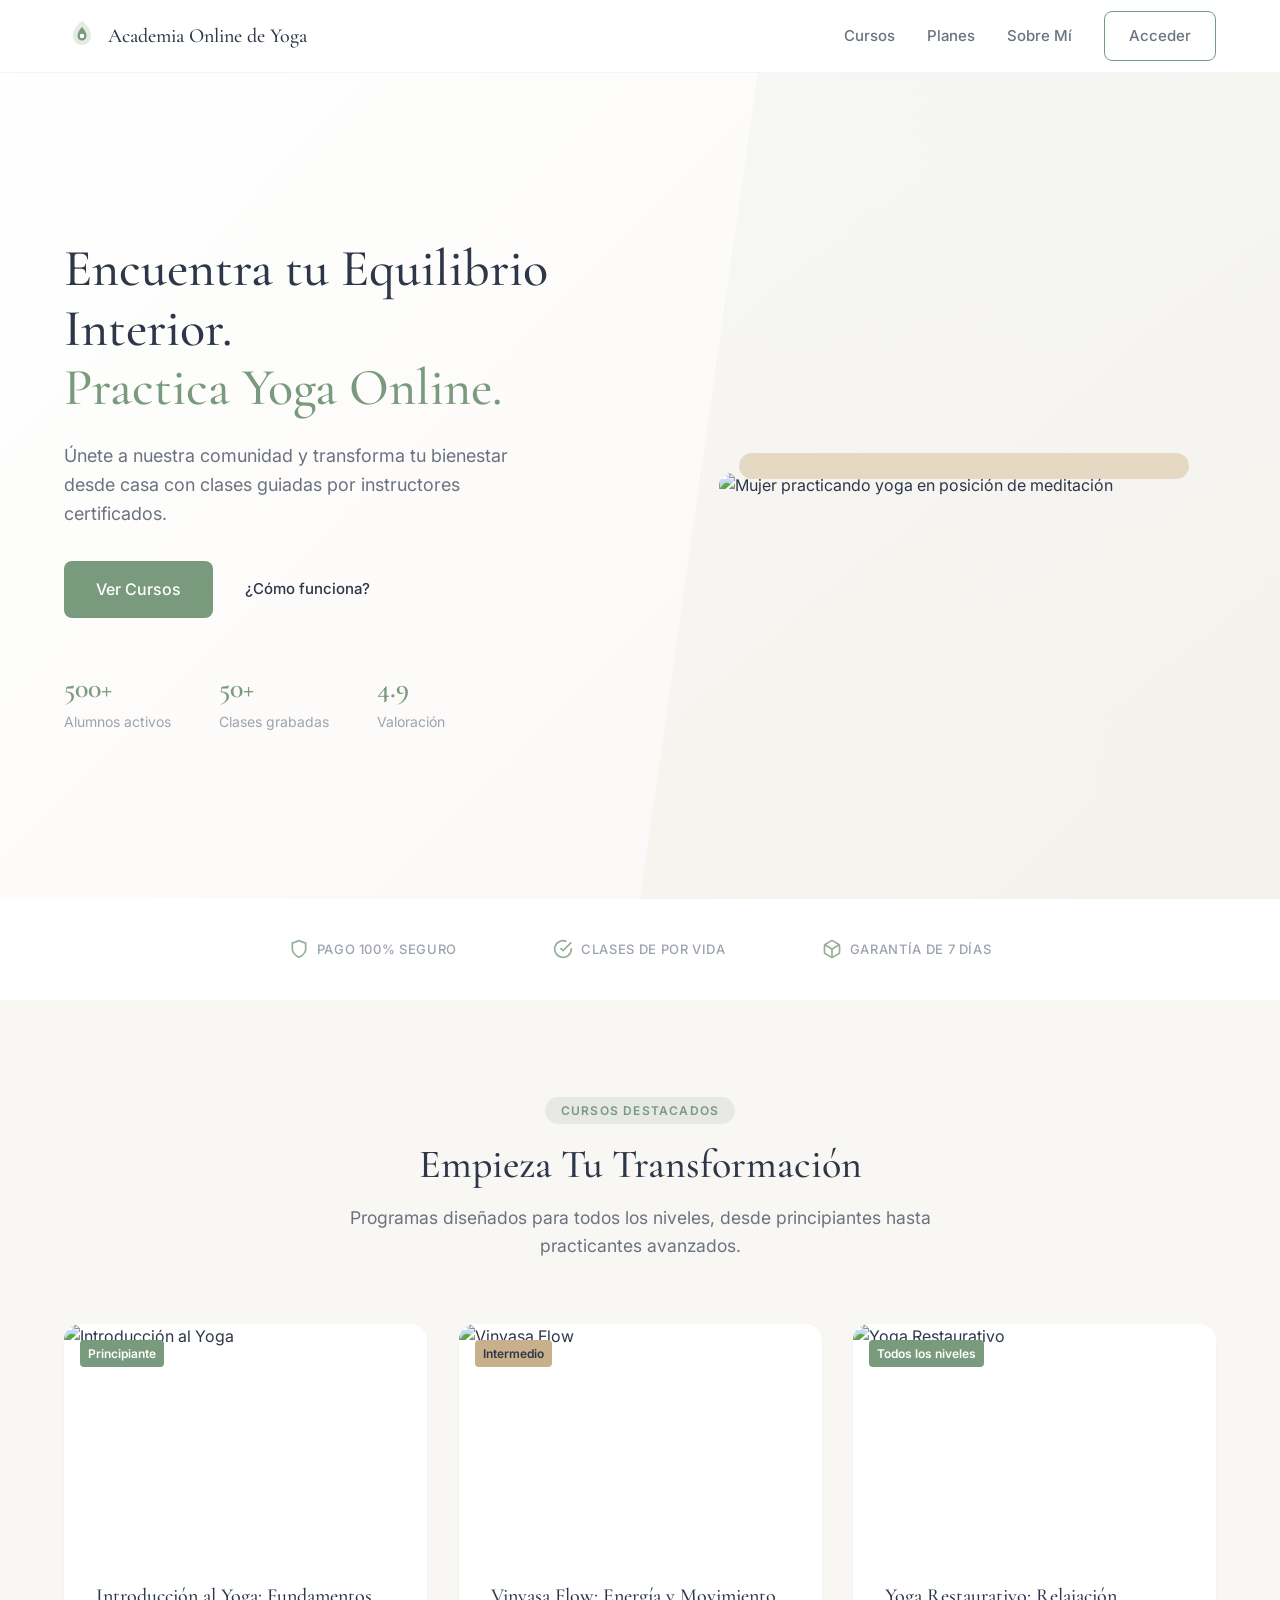
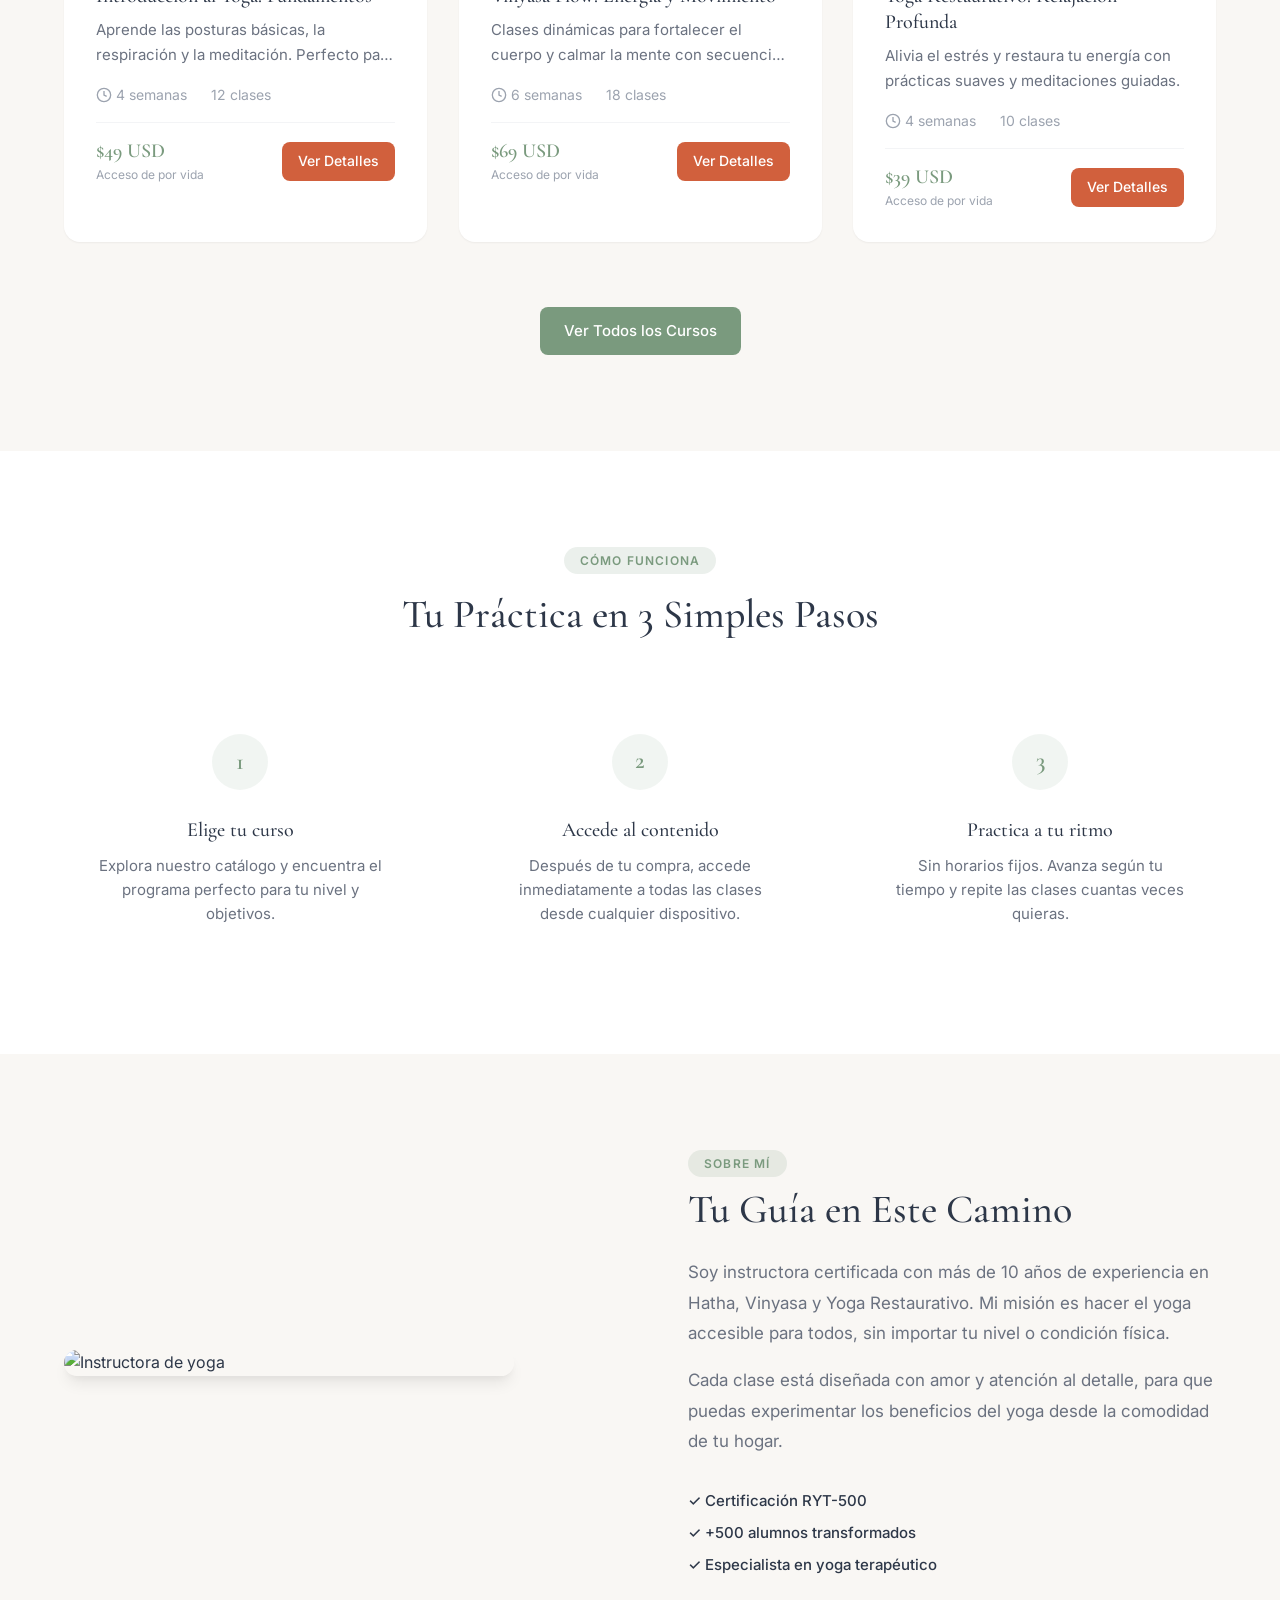
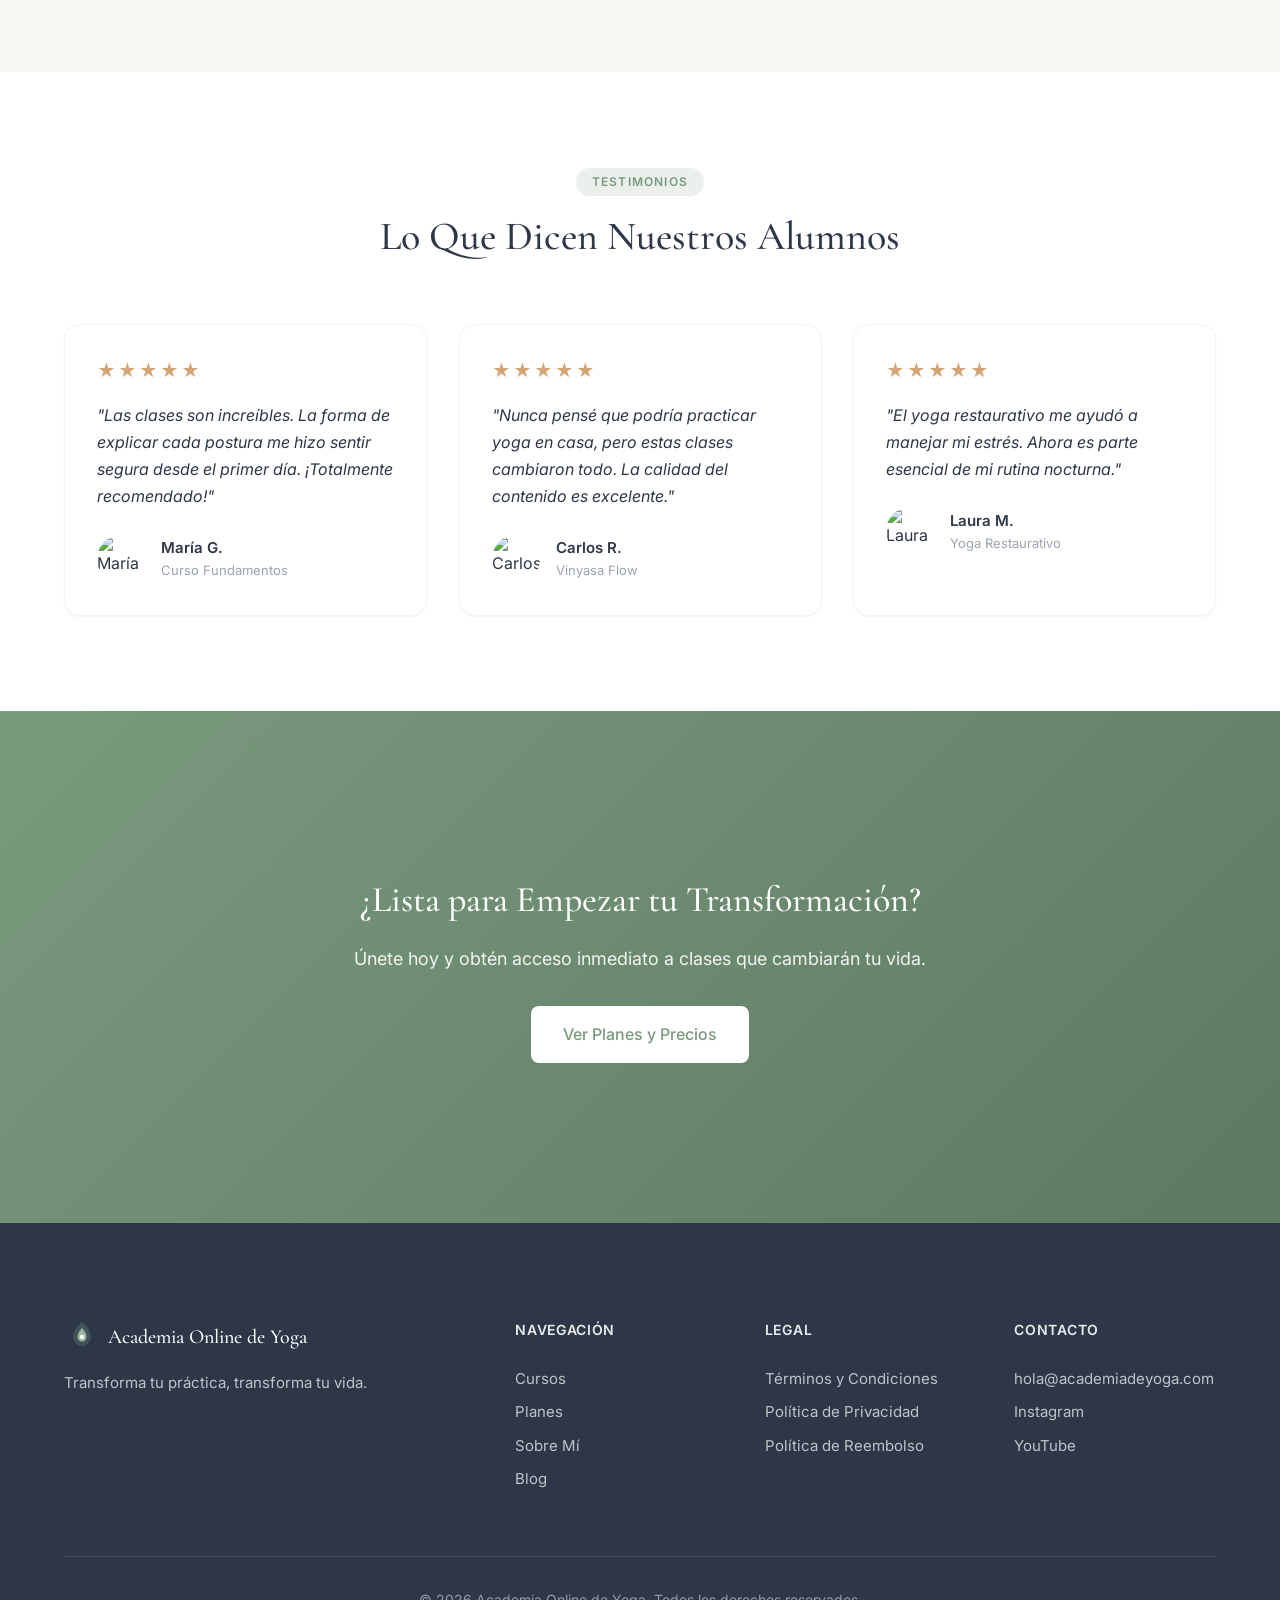
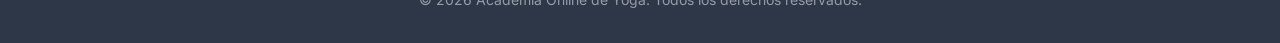
==== index.html @ 27de9854 "first commit" ====
<!doctype html>
<html lang="es">
  <head>
    <meta charset="UTF-8" />
    <meta name="viewport" content="width=device-width, initial-scale=1.0" />
    <title>Academia Online de Yoga | Transforma tu práctica desde casa</title>
    <meta
      name="description"
      content="Descubre cursos de yoga online con instructores certificados. Clases grabadas, programas completos y comunidad de apoyo."
    />
    <link rel="preconnect" href="https://fonts.googleapis.com" />
    <link rel="preconnect" href="https://fonts.gstatic.com" crossorigin />
    <link
      href="https://fonts.googleapis.com/css2?family=Cormorant+Garamond:wght@400;500;600&family=Inter:wght@300;400;500;600&display=swap"
      rel="stylesheet"
    />
    <link rel="stylesheet" href="styles.css" />
  </head>
  <body>
    <!-- Header / Navigation -->
    <header class="header">
      <nav class="nav container">
        <a href="index.html" class="logo">
          <svg
            class="logo-icon"
            viewBox="0 0 48 48"
            fill="none"
            xmlns="http://www.w3.org/2000/svg"
          >
            <path
              d="M24 4C24 4 12 12 12 24C12 30.627 17.373 36 24 36C30.627 36 36 30.627 36 24C36 12 24 4 24 4Z"
              fill="currentColor"
              opacity="0.2"
            />
            <path
              d="M24 12C24 12 18 18 18 24C18 27.314 20.686 30 24 30C27.314 30 30 27.314 30 24C30 18 24 12 24 12Z"
              fill="currentColor"
            />
            <circle cx="24" cy="24" r="3" fill="white" />
          </svg>
          <span class="logo-text">Academia Online de Yoga</span>
        </a>
        <button class="nav-toggle" aria-label="Abrir menú">
          <span></span>
          <span></span>
          <span></span>
        </button>
        <ul class="nav-menu">
          <li><a href="cursos.html" class="nav-link">Cursos</a></li>
          <li><a href="planes.html" class="nav-link">Planes</a></li>
          <li><a href="#sobre-mi" class="nav-link">Sobre Mí</a></li>
          <li><a href="#" class="nav-link btn btn-outline">Acceder</a></li>
        </ul>
      </nav>
    </header>

    <!-- Hero Section -->
    <section class="hero">
      <div class="hero-bg"></div>
      <div class="container hero-content">
        <div class="hero-text">
          <h1 class="hero-title">
            Encuentra tu Equilibrio Interior.<br /><span class="accent"
              >Practica Yoga Online.</span
            >
          </h1>
          <p class="hero-subtitle">
            Únete a nuestra comunidad y transforma tu bienestar desde casa con
            clases guiadas por instructores certificados.
          </p>
          <div class="hero-cta">
            <a href="cursos.html" class="btn btn-primary btn-lg">Ver Cursos</a>
            <a href="#como-funciona" class="btn btn-ghost">¿Cómo funciona?</a>
          </div>
          <div class="hero-stats">
            <div class="stat">
              <span class="stat-number">500+</span>
              <span class="stat-label">Alumnos activos</span>
            </div>
            <div class="stat">
              <span class="stat-number">50+</span>
              <span class="stat-label">Clases grabadas</span>
            </div>
            <div class="stat">
              <span class="stat-number">4.9</span>
              <span class="stat-label">Valoración</span>
            </div>
          </div>
        </div>
        <div class="hero-image">
          <div class="hero-image-wrapper">
            <img
              src="https://images.unsplash.com/photo-1544367567-0f2fcb009e0b?w=600&h=800&fit=crop"
              alt="Mujer practicando yoga en posición de meditación"
              loading="eager"
            />
          </div>
        </div>
      </div>
    </section>

    <!-- Trust Indicators -->
    <section class="trust-indicators fade-in-up">
      <div class="container">
        <div class="trust-flex">
          <div class="trust-item">
            <svg width="20" height="20" viewBox="0 0 24 24" fill="none" stroke="currentColor" stroke-width="2">
              <path d="M12 22s8-4 8-10V5l-8-3-8 3v7c0 6 8 10 8 10z"/>
            </svg>
            <span>Pago 100% Seguro</span>
          </div>
          <div class="trust-item">
            <svg width="20" height="20" viewBox="0 0 24 24" fill="none" stroke="currentColor" stroke-width="2">
              <path d="M22 11.08V12a10 10 0 1 1-5.93-9.14"/>
              <polyline points="22 4 12 14.01 9 11.01"/>
            </svg>
            <span>Clases de por Vida</span>
          </div>
          <div class="trust-item">
            <svg width="20" height="20" viewBox="0 0 24 24" fill="none" stroke="currentColor" stroke-width="2">
              <path d="M21 16V8a2 2 0 0 0-1-1.73l-7-4a2 2 0 0 0-2 0l-7 4A2 2 0 0 0 3 8v8a2 2 0 0 0 1 1.73l7 4a2 2 0 0 0 2 0l7-4A2 2 0 0 0 21 16z"/>
              <polyline points="3.27 6.96 12 12.01 20.73 6.96"/>
              <line x1="12" y1="22.08" x2="12" y2="12"/>
            </svg>
            <span>Garantía de 7 Días</span>
          </div>
        </div>
      </div>
    </section>

    <!-- Featured Courses -->
    <section class="section courses-preview">
      <div class="container">
        <div class="section-header">
          <span class="section-tag">Cursos Destacados</span>
          <h2 class="section-title">Empieza Tu Transformación</h2>
          <p class="section-subtitle">
            Programas diseñados para todos los niveles, desde principiantes
            hasta practicantes avanzados.
          </p>
        </div>
        <div class="courses-grid">
          <!-- Course Card 1 -->
          <article class="course-card fade-in-up">
            <div class="course-image">
              <img
                src="https://images.unsplash.com/photo-1506126613408-eca07ce68773?w=400&h=250&fit=crop"
                alt="Introducción al Yoga"
                loading="lazy"
              />
              <span class="course-badge">Principiante</span>
            </div>
            <div class="course-content">
              <h3 class="course-title">Introducción al Yoga: Fundamentos</h3>
              <p class="course-description">
                Aprende las posturas básicas, la respiración y la meditación.
                Perfecto para empezar tu práctica.
              </p>
              <div class="course-meta">
                <span class="course-duration">
                  <svg
                    width="16"
                    height="16"
                    viewBox="0 0 24 24"
                    fill="none"
                    stroke="currentColor"
                    stroke-width="2"
                  >
                    <circle cx="12" cy="12" r="10" />
                    <path d="M12 6v6l4 2" />
                  </svg>
                  4 semanas
                </span>
                <span class="course-lessons">12 clases</span>
              </div>
              <div class="course-footer">
                <div class="price-container">
                  <span class="course-price">$49 USD</span>
                  <span class="course-microcopy">Acceso de por vida</span>
                </div>
                <a href="curso.html" class="btn btn-primary btn-sm">Ver Detalles</a>
              </div>
            </div>
          </article>

          <!-- Course Card 2 -->
          <article class="course-card fade-in-up delay-1">
            <div class="course-image">
              <img
                src="https://images.unsplash.com/photo-1599901860904-17e6ed7083a0?w=400&h=250&fit=crop"
                alt="Vinyasa Flow"
                loading="lazy"
              />
              <span class="course-badge badge-intermediate">Intermedio</span>
            </div>
            <div class="course-content">
              <h3 class="course-title">Vinyasa Flow: Energía y Movimiento</h3>
              <p class="course-description">
                Clases dinámicas para fortalecer el cuerpo y calmar la mente con
                secuencias fluidas.
              </p>
              <div class="course-meta">
                <span class="course-duration">
                  <svg
                    width="16"
                    height="16"
                    viewBox="0 0 24 24"
                    fill="none"
                    stroke="currentColor"
                    stroke-width="2"
                  >
                    <circle cx="12" cy="12" r="10" />
                    <path d="M12 6v6l4 2" />
                  </svg>
                  6 semanas
                </span>
                <span class="course-lessons">18 clases</span>
              </div>
              <div class="course-footer">
                <div class="price-container">
                  <span class="course-price">$69 USD</span>
                  <span class="course-microcopy">Acceso de por vida</span>
                </div>
                <a href="curso.html" class="btn btn-primary btn-sm">Ver Detalles</a>
              </div>
            </div>
          </article>

          <!-- Course Card 3 -->
          <article class="course-card fade-in-up delay-2">
            <div class="course-image">
              <img
                src="https://images.unsplash.com/photo-1552196563-55cd4e45efb3?w=400&h=250&fit=crop"
                alt="Yoga Restaurativo"
                loading="lazy"
              />
              <span class="course-badge">Todos los niveles</span>
            </div>
            <div class="course-content">
              <h3 class="course-title">
                Yoga Restaurativo: Relajación Profunda
              </h3>
              <p class="course-description">
                Alivia el estrés y restaura tu energía con prácticas suaves y
                meditaciones guiadas.
              </p>
              <div class="course-meta">
                <span class="course-duration">
                  <svg
                    width="16"
                    height="16"
                    viewBox="0 0 24 24"
                    fill="none"
                    stroke="currentColor"
                    stroke-width="2"
                  >
                    <circle cx="12" cy="12" r="10" />
                    <path d="M12 6v6l4 2" />
                  </svg>
                  4 semanas
                </span>
                <span class="course-lessons">10 clases</span>
              </div>
              <div class="course-footer">
                <div class="price-container">
                  <span class="course-price">$39 USD</span>
                  <span class="course-microcopy">Acceso de por vida</span>
                </div>
                <a href="curso.html" class="btn btn-primary btn-sm">Ver Detalles</a>
              </div>
            </div>
          </article>
        </div>
        <div class="section-cta">
          <a href="cursos.html" class="btn btn-primary">Ver Todos los Cursos</a>
        </div>
      </div>
    </section>

    <!-- How It Works -->
    <section id="como-funciona" class="section how-it-works">
      <div class="container">
        <div class="section-header">
          <span class="section-tag">Cómo Funciona</span>
          <h2 class="section-title">Tu Práctica en 3 Simples Pasos</h2>
        </div>
        <div class="steps-grid">
          <div class="step fade-in-up">
            <div class="step-number">1</div>
            <h3 class="step-title">Elige tu curso</h3>
            <p class="step-description">
              Explora nuestro catálogo y encuentra el programa perfecto para tu
              nivel y objetivos.
            </p>
          </div>
          <div class="step">
            <div class="step-number">2</div>
            <h3 class="step-title">Accede al contenido</h3>
            <p class="step-description">
              Después de tu compra, accede inmediatamente a todas las clases
              desde cualquier dispositivo.
            </p>
          </div>
          <div class="step">
            <div class="step-number">3</div>
            <h3 class="step-title">Practica a tu ritmo</h3>
            <p class="step-description">
              Sin horarios fijos. Avanza según tu tiempo y repite las clases
              cuantas veces quieras.
            </p>
          </div>
        </div>
      </div>
    </section>

    <!-- About / Instructor -->
    <section id="sobre-mi" class="section about">
      <div class="container about-grid">
        <div class="about-image">
          <img
            src="https://images.unsplash.com/photo-1594381898411-846e7d193883?w=500&h=600&fit=crop"
            alt="Instructora de yoga"
            loading="lazy"
          />
        </div>
        <div class="about-content fade-in-up">
          <span class="section-tag">Sobre Mí</span>
          <h2 class="section-title">Tu Guía en Este Camino</h2>
          <p class="about-text">
            Soy instructora certificada con más de 10 años de experiencia en
            Hatha, Vinyasa y Yoga Restaurativo. Mi misión es hacer el yoga
            accesible para todos, sin importar tu nivel o condición física.
          </p>
          <p class="about-text">
            Cada clase está diseñada con amor y atención al detalle, para que
            puedas experimentar los beneficios del yoga desde la comodidad de tu
            hogar.
          </p>
          <ul class="about-credentials">
            <li>✓ Certificación RYT-500</li>
            <li>✓ +500 alumnos transformados</li>
            <li>✓ Especialista en yoga terapéutico</li>
          </ul>
        </div>
      </div>
    </section>

    <!-- Testimonials -->
    <section class="section testimonials">
      <div class="container">
        <div class="section-header">
          <span class="section-tag">Testimonios</span>
          <h2 class="section-title">Lo Que Dicen Nuestros Alumnos</h2>
        </div>
        <div class="testimonials-grid">
          <div class="testimonial-card fade-in-up">
            <div class="testimonial-stars">★★★★★</div>
            <p class="testimonial-text">
              "Las clases son increíbles. La forma de explicar cada postura me
              hizo sentir segura desde el primer día. ¡Totalmente recomendado!"
            </p>
            <div class="testimonial-author">
              <img
                src="https://images.unsplash.com/photo-1494790108377-be9c29b29330?w=60&h=60&fit=crop"
                alt="María G."
                class="testimonial-avatar"
              />
              <div>
                <span class="testimonial-name">María G.</span>
                <span class="testimonial-course">Curso Fundamentos</span>
              </div>
            </div>
          </div>
          <div class="testimonial-card fade-in-up delay-1">
            <div class="testimonial-stars">★★★★★</div>
            <p class="testimonial-text">
              "Nunca pensé que podría practicar yoga en casa, pero estas clases
              cambiaron todo. La calidad del contenido es excelente."
            </p>
            <div class="testimonial-author">
              <img
                src="https://images.unsplash.com/photo-1507003211169-0a1dd7228f2d?w=60&h=60&fit=crop"
                alt="Carlos R."
                class="testimonial-avatar"
              />
              <div>
                <span class="testimonial-name">Carlos R.</span>
                <span class="testimonial-course">Vinyasa Flow</span>
              </div>
            </div>
          </div>
          <div class="testimonial-card fade-in-up delay-2">
            <div class="testimonial-stars">★★★★★</div>
            <p class="testimonial-text">
              "El yoga restaurativo me ayudó a manejar mi estrés. Ahora es parte
              esencial de mi rutina nocturna."
            </p>
            <div class="testimonial-author">
              <img
                src="https://images.unsplash.com/photo-1438761681033-6461ffad8d80?w=60&h=60&fit=crop"
                alt="Laura M."
                class="testimonial-avatar"
              />
              <div>
                <span class="testimonial-name">Laura M.</span>
                <span class="testimonial-course">Yoga Restaurativo</span>
              </div>
            </div>
          </div>
        </div>
      </div>
    </section>

    <!-- CTA Section -->
    <section class="section cta-section">
      <div class="container">
        <div class="cta-box">
          <h2 class="cta-title">¿Lista para Empezar tu Transformación?</h2>
          <p class="cta-subtitle">
            Únete hoy y obtén acceso inmediato a clases que cambiarán tu vida.
          </p>
          <a href="planes.html" class="btn btn-primary btn-lg"
            >Ver Planes y Precios</a
          >
        </div>
      </div>
    </section>

    <!-- Footer -->
    <footer class="footer">
      <div class="container">
        <div class="footer-grid">
          <div class="footer-brand">
            <a href="index.html" class="logo">
              <svg
                class="logo-icon"
                viewBox="0 0 48 48"
                fill="none"
                xmlns="http://www.w3.org/2000/svg"
              >
                <path
                  d="M24 4C24 4 12 12 12 24C12 30.627 17.373 36 24 36C30.627 36 36 30.627 36 24C36 12 24 4 24 4Z"
                  fill="currentColor"
                  opacity="0.2"
                />
                <path
                  d="M24 12C24 12 18 18 18 24C18 27.314 20.686 30 24 30C27.314 30 30 27.314 30 24C30 18 24 12 24 12Z"
                  fill="currentColor"
                />
                <circle cx="24" cy="24" r="3" fill="white" />
              </svg>
              <span class="logo-text">Academia Online de Yoga</span>
            </a>
            <p class="footer-tagline">
              Transforma tu práctica, transforma tu vida.
            </p>
          </div>
          <div class="footer-links">
            <h4>Navegación</h4>
            <ul>
              <li><a href="cursos.html">Cursos</a></li>
              <li><a href="planes.html">Planes</a></li>
              <li><a href="#sobre-mi">Sobre Mí</a></li>
              <li><a href="#">Blog</a></li>
            </ul>
          </div>
          <div class="footer-links">
            <h4>Legal</h4>
            <ul>
              <li><a href="#">Términos y Condiciones</a></li>
              <li><a href="#">Política de Privacidad</a></li>
              <li><a href="#">Política de Reembolso</a></li>
            </ul>
          </div>
          <div class="footer-links">
            <h4>Contacto</h4>
            <ul>
              <li>
                <a href="mailto:hola@academiadeyoga.com"
                  >hola@academiadeyoga.com</a
                >
              </li>
              <li><a href="#">Instagram</a></li>
              <li><a href="#">YouTube</a></li>
            </ul>
          </div>
        </div>
        <div class="footer-bottom">
          <p>
            &copy; 2026 Academia Online de Yoga. Todos los derechos reservados.
          </p>
        </div>
      </div>
    </footer>

    <script src="script.js"></script>
  </body>
</html>
---- styles.css ----
/* ========================================
   Academia Online de Yoga - Styles
   Design System: Zen Minimalist
   ======================================== */

/* ========== CSS Variables ========== */
:root {
  /* Colors */
  --color-primary: #7a9a7e;
  --color-primary-dark: #5c7a60;
  --color-primary-light: #9bb89e;
  --color-secondary: #c8b08c;
  --color-secondary-light: #e5d9c3;
  --color-accent: #d4a574;
  --color-accent-cta: #d1603d; /* Terracota cálido para conversiones */

  --color-bg: #ffffff;
  --color-bg-alt: #f9f7f4;
  --color-bg-card: #ffffff;

  --color-text: #2d3748;
  --color-text-light: #6b7280;
  --color-text-muted: #9ca3af;

  --color-border: #e5e7eb;
  --color-border-light: #f3f4f6;

  /* Typography */
  --font-heading: "Cormorant Garamond", Georgia, serif;
  --font-body: "Inter", -apple-system, BlinkMacSystemFont, sans-serif;

  /* Spacing */
  --space-xs: 0.25rem;
  --space-sm: 0.5rem;
  --space-md: 1rem;
  --space-lg: 1.5rem;
  --space-xl: 2rem;
  --space-2xl: 3rem;
  --space-3xl: 4rem;
  --space-4xl: 6rem;

  /* Border Radius */
  --radius-sm: 4px;
  --radius-md: 8px;
  --radius-lg: 16px;
  --radius-xl: 24px;
  --radius-full: 9999px;

  /* Shadows */
  --shadow-sm: 0 1px 2px rgba(0, 0, 0, 0.05);
  --shadow-md:
    0 4px 6px -1px rgba(0, 0, 0, 0.07), 0 2px 4px -1px rgba(0, 0, 0, 0.04);
  --shadow-lg:
    0 10px 15px -3px rgba(0, 0, 0, 0.08), 0 4px 6px -2px rgba(0, 0, 0, 0.04);
  --shadow-xl:
    0 20px 25px -5px rgba(0, 0, 0, 0.1), 0 10px 10px -5px rgba(0, 0, 0, 0.04);

  /* Transitions */
  --transition-fast: 150ms ease;
  --transition-base: 250ms ease;
  --transition-slow: 350ms ease;

  /* Container */
  --container-max: 1200px;
  --container-padding: 1.5rem;
}

/* ========== Reset & Base ========== */
*,
*::before,
*::after {
  box-sizing: border-box;
  margin: 0;
  padding: 0;
}

html {
  scroll-behavior: smooth;
  -webkit-font-smoothing: antialiased;
  -moz-osx-font-smoothing: grayscale;
}

body {
  font-family: var(--font-body);
  font-size: 1rem;
  line-height: 1.6;
  color: var(--color-text);
  background-color: var(--color-bg);
}

img {
  max-width: 100%;
  height: auto;
  display: block;
}

a {
  color: inherit;
  text-decoration: none;
}

ul,
ol {
  list-style: none;
}

/* ========== Utility Classes ========== */
.container {
  max-width: var(--container-max);
  margin: 0 auto;
  padding: 0 var(--container-padding);
}

.section {
  padding: var(--space-4xl) 0;
}

.section-header {
  text-align: center;
  max-width: 640px;
  margin: 0 auto var(--space-3xl);
}

.section-tag {
  display: inline-block;
  font-size: 0.75rem;
  font-weight: 600;
  text-transform: uppercase;
  letter-spacing: 0.1em;
  color: var(--color-primary);
  background: var(--color-primary-light);
  background: rgba(122, 154, 126, 0.15);
  padding: var(--space-xs) var(--space-md);
  border-radius: var(--radius-full);
  margin-bottom: var(--space-md);
}

.section-title {
  font-family: var(--font-heading);
  font-size: clamp(1.75rem, 4vw, 2.5rem);
  font-weight: 500;
  color: var(--color-text);
  line-height: 1.2;
  margin-bottom: var(--space-md);
}

.section-subtitle {
  font-size: 1.1rem;
  color: var(--color-text-light);
}

.section-cta {
  text-align: center;
  margin-top: var(--space-3xl);
}

/* ========== Buttons ========== */
.btn {
  display: inline-flex;
  align-items: center;
  justify-content: center;
  gap: var(--space-sm);
  font-family: var(--font-body);
  font-size: 0.9375rem;
  font-weight: 500;
  padding: 0.75rem 1.5rem;
  border-radius: var(--radius-md);
  border: none;
  cursor: pointer;
  transition: all var(--transition-base);
  text-decoration: none;
}

.btn-primary {
  background: var(--color-primary);
  color: white;
}

/* Botón destinado a CTAs de Venta/Conversión */
.course-card .btn-primary,
.cta-section .btn-primary {
  background: var(--color-accent-cta);
  color: white;
}

.btn-primary:hover {
  background: var(--color-primary-dark);
  transform: translateY(-2px);
  box-shadow: var(--shadow-md);
}

.course-card .btn-primary:hover,
.cta-section .btn-primary:hover {
  background: var(--color-text); /* O un derivado oscuro de color-accent-cta */
}

.btn-outline {
  background: transparent;
  color: var(--color-primary);
  border: 1.5px solid var(--color-primary);
}

.btn-outline:hover {
  background: var(--color-primary);
  color: white;
}

.btn-ghost {
  background: transparent;
  color: var(--color-text);
  padding: 0.75rem 1rem;
}

.btn-ghost:hover {
  color: var(--color-primary);
}

.btn-sm {
  font-size: 0.875rem;
  padding: 0.5rem 1rem;
}

.btn-lg {
  font-size: 1rem;
  padding: 1rem 2rem;
}

/* ========== Header / Navigation ========== */
.header {
  position: fixed;
  top: 0;
  left: 0;
  right: 0;
  z-index: 1000;
  background: rgba(255, 255, 255, 0.95);
  backdrop-filter: blur(10px);
  border-bottom: 1px solid var(--color-border-light);
}

.nav {
  display: flex;
  align-items: center;
  justify-content: space-between;
  height: 72px;
}

.logo {
  display: flex;
  align-items: center;
  gap: var(--space-sm);
}

.logo-icon {
  width: 36px;
  height: 36px;
  color: var(--color-primary);
}

.logo-text {
  font-family: var(--font-heading);
  font-size: 1.25rem;
  font-weight: 500;
  color: var(--color-text);
}

.nav-menu {
  display: flex;
  align-items: center;
  gap: var(--space-xl);
}

.nav-link {
  font-size: 0.9375rem;
  font-weight: 500;
  color: var(--color-text-light);
  transition: color var(--transition-fast);
}

.nav-link:hover {
  color: var(--color-primary);
}

.nav-toggle {
  display: none;
  flex-direction: column;
  gap: 5px;
  background: none;
  border: none;
  cursor: pointer;
  padding: var(--space-sm);
}

.nav-toggle span {
  width: 24px;
  height: 2px;
  background: var(--color-text);
  transition: all var(--transition-fast);
}

/* ========== Hero Section ========== */
.hero {
  min-height: 100vh;
  display: flex;
  align-items: center;
  padding-top: 72px;
  position: relative;
  overflow: hidden;
  background: linear-gradient(
    135deg,
    var(--color-bg) 0%,
    var(--color-bg-alt) 100%
  );
}

.hero-bg {
  position: absolute;
  top: 0;
  right: 0;
  width: 50%;
  height: 100%;
  background: linear-gradient(
    180deg,
    rgba(122, 154, 126, 0.05) 0%,
    rgba(200, 176, 140, 0.08) 100%
  );
  clip-path: polygon(20% 0, 100% 0, 100% 100%, 0% 100%);
}

.hero-content {
  display: grid;
  grid-template-columns: 1fr 1fr;
  gap: var(--space-3xl);
  align-items: center;
  position: relative;
  z-index: 1;
}

.hero-title {
  font-family: var(--font-heading);
  font-size: clamp(2rem, 5vw, 3.25rem);
  font-weight: 500;
  line-height: 1.15;
  margin-bottom: var(--space-lg);
}

.hero-title .accent {
  color: var(--color-primary);
}

.hero-subtitle {
  font-size: 1.125rem;
  color: var(--color-text-light);
  margin-bottom: var(--space-xl);
  max-width: 480px;
}

.hero-cta {
  display: flex;
  gap: var(--space-md);
  flex-wrap: wrap;
  margin-bottom: var(--space-2xl);
}

.hero-stats {
  display: flex;
  gap: var(--space-2xl);
}

.stat {
  display: flex;
  flex-direction: column;
}

.stat-number {
  font-family: var(--font-heading);
  font-size: 1.75rem;
  font-weight: 600;
  color: var(--color-primary);
}

.stat-label {
  font-size: 0.875rem;
  color: var(--color-text-muted);
}

.hero-image {
  display: flex;
  justify-content: center;
}

.hero-image-wrapper {
  position: relative;
  width: 100%;
  max-width: 450px;
}

.hero-image-wrapper::before {
  content: "";
  position: absolute;
  top: -20px;
  right: -20px;
  width: 100%;
  height: 100%;
  background: var(--color-secondary-light);
  border-radius: var(--radius-xl);
  z-index: -1;
}

.hero-image img {
  width: 100%;
  height: auto;
  border-radius: var(--radius-xl);
  object-fit: cover;
}

/* ========== Trust Indicators (Escudo Hero) ========== */
.trust-indicators {
  background: white;
  border-bottom: 1px solid var(--color-border-light);
  padding: var(--space-md) 0;
  margin-top: -1px; /* Para prevenir artefactos visuales si Hero no cubre 100vh total */
}

.trust-flex {
  display: flex;
  align-items: center;
  justify-content: center;
  flex-wrap: wrap;
  gap: var(--space-2xl);
}

.trust-item {
  display: flex;
  align-items: center;
  gap: var(--space-sm);
  color: var(--color-text-muted);
  font-size: 0.8125rem;
  font-weight: 500;
  text-transform: uppercase;
  letter-spacing: 0.05em;
}

.trust-item svg {
  color: var(--color-primary);
  opacity: 0.8;
}

/* ========== Course Cards ========== */
.courses-preview {
  background: var(--color-bg-alt);
}

.courses-grid {
  display: grid;
  grid-template-columns: repeat(auto-fit, minmax(320px, 1fr));
  gap: var(--space-xl);
}

.course-card {
  background: var(--color-bg-card);
  border-radius: var(--radius-lg);
  overflow: hidden;
  box-shadow: var(--shadow-sm);
  transition: all var(--transition-base);
}

.course-card:hover {
  transform: translateY(-4px);
  box-shadow: var(--shadow-lg);
}

.course-image {
  position: relative;
  aspect-ratio: 16/10;
  overflow: hidden;
}

.course-image img {
  width: 100%;
  height: 100%;
  object-fit: cover;
  transition: transform var(--transition-slow);
}

.course-card:hover .course-image img {
  transform: scale(1.05);
}

.course-badge {
  position: absolute;
  top: var(--space-md);
  left: var(--space-md);
  font-size: 0.75rem;
  font-weight: 600;
  padding: var(--space-xs) var(--space-sm);
  background: var(--color-primary);
  color: white;
  border-radius: var(--radius-sm);
}

.course-badge.badge-intermediate {
  background: var(--color-secondary);
  color: var(--color-text);
}

.course-content {
  padding: var(--space-xl);
}

.course-title {
  font-family: var(--font-heading);
  font-size: 1.25rem;
  font-weight: 500;
  margin-bottom: var(--space-sm);
  line-height: 1.3;
}

.course-description {
  font-size: 0.9375rem;
  color: var(--color-text-light);
  margin-bottom: var(--space-md);
  line-height: 1.7;
  display: -webkit-box;
  -webkit-line-clamp: 2;
  -webkit-box-orient: vertical;
  overflow: hidden;
}

.course-meta {
  display: flex;
  align-items: center;
  gap: var(--space-lg);
  font-size: 0.875rem;
  color: var(--color-text-muted);
  margin-bottom: var(--space-md);
}

.course-duration {
  display: flex;
  align-items: center;
  gap: var(--space-xs);
}

.course-footer {
  display: flex;
  align-items: center;
  justify-content: space-between;
  padding-top: var(--space-md);
  border-top: 1px solid var(--color-border-light);
}

.price-container {
  display: flex;
  flex-direction: column;
}

.course-price {
  font-family: var(--font-heading);
  font-size: 1.25rem;
  font-weight: 600;
  color: var(--color-primary);
  line-height: 1.2;
}

.course-microcopy {
  font-size: 0.75rem;
  color: var(--color-text-muted);
  margin-top: 2px;
}

/* ========== How It Works ========== */
.steps-grid {
  display: grid;
  grid-template-columns: repeat(auto-fit, minmax(280px, 1fr));
  gap: var(--space-2xl);
}

.step {
  text-align: center;
  padding: var(--space-xl);
}

.step-number {
  display: inline-flex;
  align-items: center;
  justify-content: center;
  width: 56px;
  height: 56px;
  font-family: var(--font-heading);
  font-size: 1.5rem;
  font-weight: 600;
  color: var(--color-primary);
  background: rgba(122, 154, 126, 0.1);
  border-radius: var(--radius-full);
  margin-bottom: var(--space-lg);
}

.step-title {
  font-family: var(--font-heading);
  font-size: 1.25rem;
  font-weight: 500;
  margin-bottom: var(--space-sm);
}

.step-description {
  font-size: 0.9375rem;
  color: var(--color-text-light);
}

/* ========== About Section ========== */
.about {
  background: var(--color-bg-alt);
}

.about-grid {
  display: grid;
  grid-template-columns: 1fr 1fr;
  gap: var(--space-4xl);
  align-items: center;
}

.about-image {
  position: relative;
}

.about-image img {
  width: 100%;
  max-width: 450px;
  border-radius: var(--radius-xl);
  box-shadow: var(--shadow-lg);
}

.about-image::before {
  content: "";
  position: absolute;
  bottom: -20px;
  left: -20px;
  width: 100%;
  height: 100%;
  background: var(--color-primary-light);
  opacity: 0.3;
  border-radius: var(--radius-xl);
  z-index: -1;
}

.about-content .section-tag {
  margin-bottom: var(--space-sm);
}

.about-content .section-title {
  text-align: left;
  margin-bottom: var(--space-lg);
}

.about-text {
  font-size: 1.0625rem;
  color: var(--color-text-light);
  margin-bottom: var(--space-md);
  line-height: 1.8;
}

.about-credentials {
  margin-top: var(--space-xl);
  display: flex;
  flex-direction: column;
  gap: var(--space-sm);
}

.about-credentials li {
  font-size: 0.9375rem;
  color: var(--color-text);
  font-weight: 500;
}

/* ========== Testimonials ========== */
.testimonials-grid {
  display: grid;
  grid-template-columns: repeat(auto-fit, minmax(300px, 1fr));
  gap: var(--space-xl);
}

.testimonial-card {
  background: var(--color-bg-card);
  padding: var(--space-xl);
  border-radius: var(--radius-lg);
  box-shadow: var(--shadow-sm);
  border: 1px solid var(--color-border-light);
}

.testimonial-stars {
  color: var(--color-accent);
  font-size: 1.125rem;
  margin-bottom: var(--space-md);
  letter-spacing: 2px;
}

.testimonial-text {
  font-size: 1rem;
  color: var(--color-text);
  line-height: 1.7;
  margin-bottom: var(--space-lg);
  font-style: italic;
}

.testimonial-author {
  display: flex;
  align-items: center;
  gap: var(--space-md);
}

.testimonial-avatar {
  width: 48px;
  height: 48px;
  border-radius: var(--radius-full);
  object-fit: cover;
}

.testimonial-name {
  display: block;
  font-weight: 600;
  font-size: 0.9375rem;
}

.testimonial-course {
  display: block;
  font-size: 0.8125rem;
  color: var(--color-text-muted);
}

/* ========== CTA Section ========== */
.cta-section {
  background: linear-gradient(
    135deg,
    var(--color-primary) 0%,
    var(--color-primary-dark) 100%
  );
}

.cta-box {
  text-align: center;
  padding: var(--space-3xl) var(--space-xl);
}

.cta-title {
  font-family: var(--font-heading);
  font-size: clamp(1.5rem, 4vw, 2.25rem);
  font-weight: 500;
  color: white;
  margin-bottom: var(--space-md);
}

.cta-subtitle {
  font-size: 1.125rem;
  color: rgba(255, 255, 255, 0.9);
  margin-bottom: var(--space-xl);
}

.cta-section .btn-primary {
  background: white;
  color: var(--color-primary);
}

.cta-section .btn-primary:hover {
  background: var(--color-bg-alt);
  transform: translateY(-2px);
}

/* ========== Footer ========== */
.footer {
  background: var(--color-text);
  color: white;
  padding: var(--space-4xl) 0 var(--space-xl);
}

.footer-grid {
  display: grid;
  grid-template-columns: 2fr 1fr 1fr 1fr;
  gap: var(--space-2xl);
  margin-bottom: var(--space-3xl);
}

.footer-brand .logo {
  margin-bottom: var(--space-md);
}

.footer-brand .logo-icon {
  color: var(--color-primary-light);
}

.footer-brand .logo-text {
  color: white;
}

.footer-tagline {
  font-size: 0.9375rem;
  color: rgba(255, 255, 255, 0.7);
}

.footer-links h4 {
  font-size: 0.875rem;
  font-weight: 600;
  text-transform: uppercase;
  letter-spacing: 0.05em;
  margin-bottom: var(--space-lg);
  color: rgba(255, 255, 255, 0.9);
}

.footer-links ul {
  display: flex;
  flex-direction: column;
  gap: var(--space-sm);
}

.footer-links a {
  font-size: 0.9375rem;
  color: rgba(255, 255, 255, 0.7);
  transition: color var(--transition-fast);
}

.footer-links a:hover {
  color: var(--color-primary-light);
}

.footer-bottom {
  padding-top: var(--space-xl);
  border-top: 1px solid rgba(255, 255, 255, 0.1);
  text-align: center;
}

.footer-bottom p {
  font-size: 0.875rem;
  color: rgba(255, 255, 255, 0.5);
}

/* ========== Responsive ========== */
@media (max-width: 1024px) {
  .hero-content {
    grid-template-columns: 1fr;
    text-align: center;
  }

  .hero-subtitle {
    margin-left: auto;
    margin-right: auto;
  }

  .hero-cta {
    justify-content: center;
  }

  .hero-stats {
    justify-content: center;
  }

  .hero-image {
    order: -1;
  }

  .hero-image-wrapper {
    max-width: 350px;
  }

  .about-grid {
    grid-template-columns: 1fr;
    text-align: center;
  }

  .about-image {
    display: flex;
    justify-content: center;
  }

  .about-content .section-title {
    text-align: center;
  }

  .about-credentials {
    align-items: center;
  }

  .footer-grid {
    grid-template-columns: 1fr 1fr;
  }
}

@media (max-width: 768px) {
  :root {
    --container-padding: 1rem;
  }

  .section {
    padding: var(--space-3xl) 0;
  }

  .nav-menu {
    position: fixed;
    top: 72px;
    left: 0;
    right: 0;
    bottom: 0;
    background: var(--color-bg);
    flex-direction: column;
    justify-content: flex-start;
    padding-top: var(--space-2xl);
    gap: var(--space-lg);
    transform: translateX(100%);
    transition: transform var(--transition-base);
  }

  .nav-menu.active {
    transform: translateX(0);
  }

  .nav-toggle {
    display: flex;
  }

  .hero {
    min-height: auto;
    padding: 120px 0 var(--space-3xl);
  }

  .hero-stats {
    flex-wrap: wrap;
    gap: var(--space-lg);
  }

  .stat {
    min-width: 80px;
  }

  .courses-grid {
    grid-template-columns: 1fr;
  }

  .footer-grid {
    grid-template-columns: 1fr;
    text-align: center;
  }

  .footer-brand {
    margin-bottom: var(--space-lg);
  }

  .footer-brand .logo {
    justify-content: center;
  }
}

@media (max-width: 480px) {
  .hero-title {
    font-size: 1.75rem;
  }

  .hero-cta {
    flex-direction: column;
  }

  .btn-lg {
    width: 100%;
  }

  .testimonials-grid {
    grid-template-columns: 1fr;
  }
}

/* ========== Page Hero ========== */
.page-hero {
  padding: 140px 0 var(--space-3xl);
  background: linear-gradient(
    135deg,
    var(--color-bg) 0%,
    var(--color-bg-alt) 100%
  );
  text-align: center;
}

.page-title {
  font-family: var(--font-heading);
  font-size: clamp(2rem, 5vw, 3rem);
  font-weight: 500;
  margin-bottom: var(--space-md);
}

.page-subtitle {
  font-size: 1.125rem;
  color: var(--color-text-light);
  max-width: 600px;
  margin: 0 auto;
}

/* ========== Catalog Page ========== */
.catalog-layout {
  display: grid;
  grid-template-columns: 250px 1fr;
  gap: var(--space-2xl);
}

.filters-sidebar {
  position: sticky;
  top: 100px;
  align-self: start;
}

.filter-group {
  margin-bottom: var(--space-xl);
}

.filter-title {
  font-size: 0.875rem;
  font-weight: 600;
  text-transform: uppercase;
  letter-spacing: 0.05em;
  color: var(--color-text);
  margin-bottom: var(--space-md);
}

.filter-option {
  display: flex;
  align-items: center;
  gap: var(--space-sm);
  padding: var(--space-sm) 0;
  cursor: pointer;
}

.filter-checkbox {
  width: 18px;
  height: 18px;
  accent-color: var(--color-primary);
}

.filter-label {
  flex: 1;
  font-size: 0.9375rem;
  color: var(--color-text-light);
}

.filter-count {
  font-size: 0.8125rem;
  color: var(--color-text-muted);
}

.catalog-grid {
  grid-template-columns: repeat(auto-fill, minmax(280px, 1fr));
}

.nav-link.active {
  color: var(--color-primary);
}

/* ========== Course Detail Page ========== */
.course-hero {
  padding: 100px 0 var(--space-2xl);
  background: var(--color-bg-alt);
}

.breadcrumb {
  font-size: 0.875rem;
  color: var(--color-text-muted);
  margin-bottom: var(--space-xl);
}

.breadcrumb a {
  color: var(--color-text-light);
  transition: color var(--transition-fast);
}

.breadcrumb a:hover {
  color: var(--color-primary);
}

.course-hero-grid {
  display: grid;
  grid-template-columns: 1.5fr 1fr;
  gap: var(--space-2xl);
  align-items: center;
}

.video-thumbnail {
  position: relative;
  border-radius: var(--radius-lg);
  overflow: hidden;
}

.video-thumbnail img {
  width: 100%;
  display: block;
}

.play-button {
  position: absolute;
  top: 50%;
  left: 50%;
  transform: translate(-50%, -50%);
  width: 80px;
  height: 80px;
  background: rgba(255, 255, 255, 0.95);
  border: none;
  border-radius: var(--radius-full);
  cursor: pointer;
  display: flex;
  align-items: center;
  justify-content: center;
  transition: all var(--transition-base);
}

.play-button svg {
  width: 32px;
  height: 32px;
  color: var(--color-primary);
  margin-left: 4px;
}

.play-button:hover {
  transform: translate(-50%, -50%) scale(1.1);
  box-shadow: var(--shadow-lg);
}

.course-hero-title {
  font-family: var(--font-heading);
  font-size: clamp(1.75rem, 4vw, 2.5rem);
  font-weight: 500;
  margin: var(--space-md) 0 var(--space-sm);
}

.course-hero-subtitle {
  font-size: 1.125rem;
  color: var(--color-text-light);
  margin-bottom: var(--space-lg);
}

.course-hero-meta {
  display: flex;
  flex-wrap: wrap;
  gap: var(--space-lg);
  font-size: 0.9375rem;
  color: var(--color-text-light);
}

.course-detail-grid {
  display: grid;
  grid-template-columns: 1fr 380px;
  gap: var(--space-3xl);
}

.course-main {
  min-width: 0;
}

.course-section {
  margin-bottom: var(--space-3xl);
}

.course-section h2 {
  font-family: var(--font-heading);
  font-size: 1.5rem;
  font-weight: 500;
  margin-bottom: var(--space-lg);
}

.course-section p {
  color: var(--color-text-light);
  line-height: 1.8;
  margin-bottom: var(--space-md);
}

.learn-list {
  display: grid;
  gap: var(--space-sm);
}

.learn-list li {
  font-size: 1rem;
  color: var(--color-text);
  padding: var(--space-sm) 0;
}

/* Modules Accordion */
.modules-accordion {
  border: 1px solid var(--color-border);
  border-radius: var(--radius-lg);
  overflow: hidden;
}

.module {
  border-bottom: 1px solid var(--color-border);
}

.module:last-child {
  border-bottom: none;
}

.module-header {
  width: 100%;
  display: flex;
  justify-content: space-between;
  align-items: center;
  padding: var(--space-lg);
  background: var(--color-bg);
  border: none;
  font-family: var(--font-body);
  font-size: 1rem;
  font-weight: 500;
  color: var(--color-text);
  cursor: pointer;
  transition: background var(--transition-fast);
}

.module-header:hover {
  background: var(--color-bg-alt);
}

.module-toggle {
  font-size: 1.25rem;
  color: var(--color-primary);
}

.module-content {
  display: none;
  padding: 0 var(--space-lg) var(--space-lg);
  background: var(--color-bg-alt);
}

.module.active .module-content {
  display: block;
}

.class-item {
  display: flex;
  align-items: center;
  gap: var(--space-md);
  padding: var(--space-md);
  background: var(--color-bg);
  border-radius: var(--radius-md);
  margin-bottom: var(--space-sm);
}

.class-number {
  width: 28px;
  height: 28px;
  display: flex;
  align-items: center;
  justify-content: center;
  background: var(--color-primary);
  color: white;
  font-size: 0.75rem;
  font-weight: 600;
  border-radius: var(--radius-full);
}

.class-title {
  flex: 1;
  font-size: 0.9375rem;
}

.class-duration {
  font-size: 0.8125rem;
  color: var(--color-text-muted);
}

/* Instructor Section */
.instructor-card {
  display: flex;
  gap: var(--space-lg);
  align-items: flex-start;
}

.instructor-avatar {
  width: 80px;
  height: 80px;
  border-radius: var(--radius-full);
  object-fit: cover;
}

.instructor-info h3 {
  font-family: var(--font-heading);
  font-size: 1.25rem;
  margin-bottom: var(--space-sm);
}

.instructor-info p {
  font-size: 0.9375rem;
  margin-bottom: var(--space-sm);
}

.instructor-credential {
  font-size: 0.8125rem;
  color: var(--color-primary);
  font-weight: 500;
}

/* Course Sidebar */
.course-sidebar {
  position: sticky;
  top: 100px;
  align-self: start;
}

.purchase-card {
  background: var(--color-bg);
  border: 1px solid var(--color-border);
  border-radius: var(--radius-lg);
  padding: var(--space-xl);
  margin-bottom: var(--space-xl);
}

.price-display {
  margin-bottom: var(--space-lg);
}

.price-current {
  font-family: var(--font-heading);
  font-size: 2rem;
  font-weight: 600;
  color: var(--color-primary);
}

.price-original {
  font-size: 1rem;
  color: var(--color-text-muted);
  text-decoration: line-through;
  margin-left: var(--space-sm);
}

.btn-block {
  width: 100%;
  margin-bottom: var(--space-lg);
}

.purchase-includes {
  margin-bottom: var(--space-lg);
}

.purchase-includes li {
  font-size: 0.9375rem;
  padding: var(--space-sm) 0;
  color: var(--color-text);
}

.guarantee {
  text-align: center;
  font-size: 0.8125rem;
  color: var(--color-text-muted);
}

.testimonials-sidebar h3 {
  font-family: var(--font-heading);
  font-size: 1.125rem;
  margin-bottom: var(--space-md);
}

.testimonial-mini {
  background: var(--color-bg-alt);
  padding: var(--space-md);
  border-radius: var(--radius-md);
  margin-bottom: var(--space-md);
}

.testimonial-mini p {
  font-size: 0.9375rem;
  font-style: italic;
  color: var(--color-text);
  margin-bottom: var(--space-sm);
}

.testimonial-mini span {
  font-size: 0.8125rem;
  color: var(--color-text-muted);
}

/* ========== Pricing Page ========== */
.pricing-grid {
  display: grid;
  grid-template-columns: repeat(3, 1fr);
  gap: var(--space-xl);
  max-width: 1000px;
  margin: 0 auto;
}

.pricing-card {
  background: var(--color-bg);
  border: 1px solid var(--color-border);
  border-radius: var(--radius-lg);
  padding: var(--space-xl);
  position: relative;
  transition: all var(--transition-base);
}

.pricing-card:hover {
  box-shadow: var(--shadow-lg);
  transform: translateY(-4px);
}

.pricing-card.featured {
  border-color: var(--color-primary);
  box-shadow: var(--shadow-lg);
  transform: scale(1.05);
}

.pricing-card.featured:hover {
  transform: scale(1.05) translateY(-4px);
}

.pricing-badge {
  position: absolute;
  top: -12px;
  left: 50%;
  transform: translateX(-50%);
  background: var(--color-primary);
  color: white;
  font-size: 0.75rem;
  font-weight: 600;
  padding: var(--space-xs) var(--space-md);
  border-radius: var(--radius-full);
}

.pricing-header {
  text-align: center;
  margin-bottom: var(--space-lg);
}

.pricing-name {
  font-family: var(--font-heading);
  font-size: 1.5rem;
  font-weight: 500;
  margin-bottom: var(--space-xs);
}

.pricing-description {
  font-size: 0.9375rem;
  color: var(--color-text-light);
}

.pricing-price {
  text-align: center;
  margin-bottom: var(--space-xl);
  padding-bottom: var(--space-xl);
  border-bottom: 1px solid var(--color-border-light);
}

.price-amount {
  font-family: var(--font-heading);
  font-size: 3rem;
  font-weight: 600;
  color: var(--color-text);
}

.price-period {
  display: block;
  font-size: 0.875rem;
  color: var(--color-text-muted);
}

.price-savings {
  display: inline-block;
  margin-top: var(--space-sm);
  background: rgba(122, 154, 126, 0.15);
  color: var(--color-primary-dark);
  font-size: 0.75rem;
  font-weight: 600;
  padding: var(--space-xs) var(--space-sm);
  border-radius: var(--radius-sm);
}

.price-annual {
  display: block;
  font-size: 0.8125rem;
  color: var(--color-text-muted);
  margin-top: var(--space-xs);
}

.pricing-features {
  margin-bottom: var(--space-xl);
}

.pricing-features li {
  display: flex;
  align-items: flex-start;
  gap: var(--space-sm);
  font-size: 0.9375rem;
  padding: var(--space-sm) 0;
  color: var(--color-text);
}

.check-icon {
  width: 20px;
  height: 20px;
  color: var(--color-primary);
  flex-shrink: 0;
}

/* Trust Section */
.trust-section {
  background: var(--color-bg-alt);
}

.trust-grid {
  display: grid;
  grid-template-columns: repeat(4, 1fr);
  gap: var(--space-xl);
  text-align: center;
}

.trust-item {
  padding: var(--space-lg);
}

.trust-icon {
  font-size: 2rem;
  margin-bottom: var(--space-md);
}

.trust-item h4 {
  font-size: 1rem;
  font-weight: 600;
  margin-bottom: var(--space-xs);
}

.trust-item p {
  font-size: 0.875rem;
  color: var(--color-text-muted);
}

/* FAQ Section */
.faq-list {
  max-width: 700px;
  margin: 0 auto;
}

.faq-item {
  border-bottom: 1px solid var(--color-border-light);
}

.faq-question {
  width: 100%;
  display: flex;
  justify-content: space-between;
  align-items: center;
  padding: var(--space-lg) 0;
  background: none;
  border: none;
  font-family: var(--font-body);
  font-size: 1rem;
  font-weight: 500;
  color: var(--color-text);
  text-align: left;
  cursor: pointer;
}

.faq-toggle {
  font-size: 1.25rem;
  color: var(--color-primary);
}

.faq-answer {
  display: none;
  padding-bottom: var(--space-lg);
}

.faq-item.active .faq-answer {
  display: block;
}

.faq-answer p {
  color: var(--color-text-light);
  line-height: 1.7;
}

/* Badge variants */
.badge-advanced {
  background: var(--color-accent);
  color: white;
}

/* Related Courses */
.related-courses {
  background: var(--color-bg-alt);
}

.related-courses .section-title {
  text-align: center;
  margin-bottom: var(--space-2xl);
}

.related-courses .courses-grid {
  max-width: 700px;
  margin: 0 auto;
  grid-template-columns: repeat(2, 1fr);
}

/* Animations */
.animate-item {
  opacity: 0;
  transform: translateY(20px);
  transition:
    opacity 0.5s ease,
    transform 0.5s ease;
}

.animate-item.animate-in {
  opacity: 1;
  transform: translateY(0);
}

/* Responsive for new pages */
@media (max-width: 1024px) {
  .catalog-layout {
    grid-template-columns: 1fr;
  }

  .filters-sidebar {
    position: static;
    display: flex;
    flex-wrap: wrap;
    gap: var(--space-xl);
  }

  .filter-group {
    margin-bottom: 0;
  }

  .course-hero-grid {
    grid-template-columns: 1fr;
  }

  .course-detail-grid {
    grid-template-columns: 1fr;
  }

  .course-sidebar {
    position: static;
  }

  .pricing-grid {
    grid-template-columns: 1fr;
    max-width: 400px;
  }

  .pricing-card.featured {
    transform: none;
    order: -1;
  }

  .trust-grid {
    grid-template-columns: repeat(2, 1fr);
  }
}

@media (max-width: 768px) {
  .related-courses .courses-grid {
    grid-template-columns: 1fr;
  }

  .trust-grid {
    grid-template-columns: 1fr;
  }
}

/* ========== Animations (Flow Flow) ========== */
.fade-in-up {
  opacity: 0;
  transform: translateY(30px);
  transition:
    opacity 0.6s cubic-bezier(0.16, 1, 0.3, 1),
    transform 0.6s cubic-bezier(0.16, 1, 0.3, 1);
  will-change: opacity, transform;
}

.fade-in-up.is-visible {
  opacity: 1;
  transform: translateY(0);
}

/* Stagger delays for grids */
.fade-in-up.delay-1 {
  transition-delay: 50ms;
}
.fade-in-up.delay-2 {
  transition-delay: 150ms;
}
.fade-in-up.delay-3 {
  transition-delay: 250ms;
}
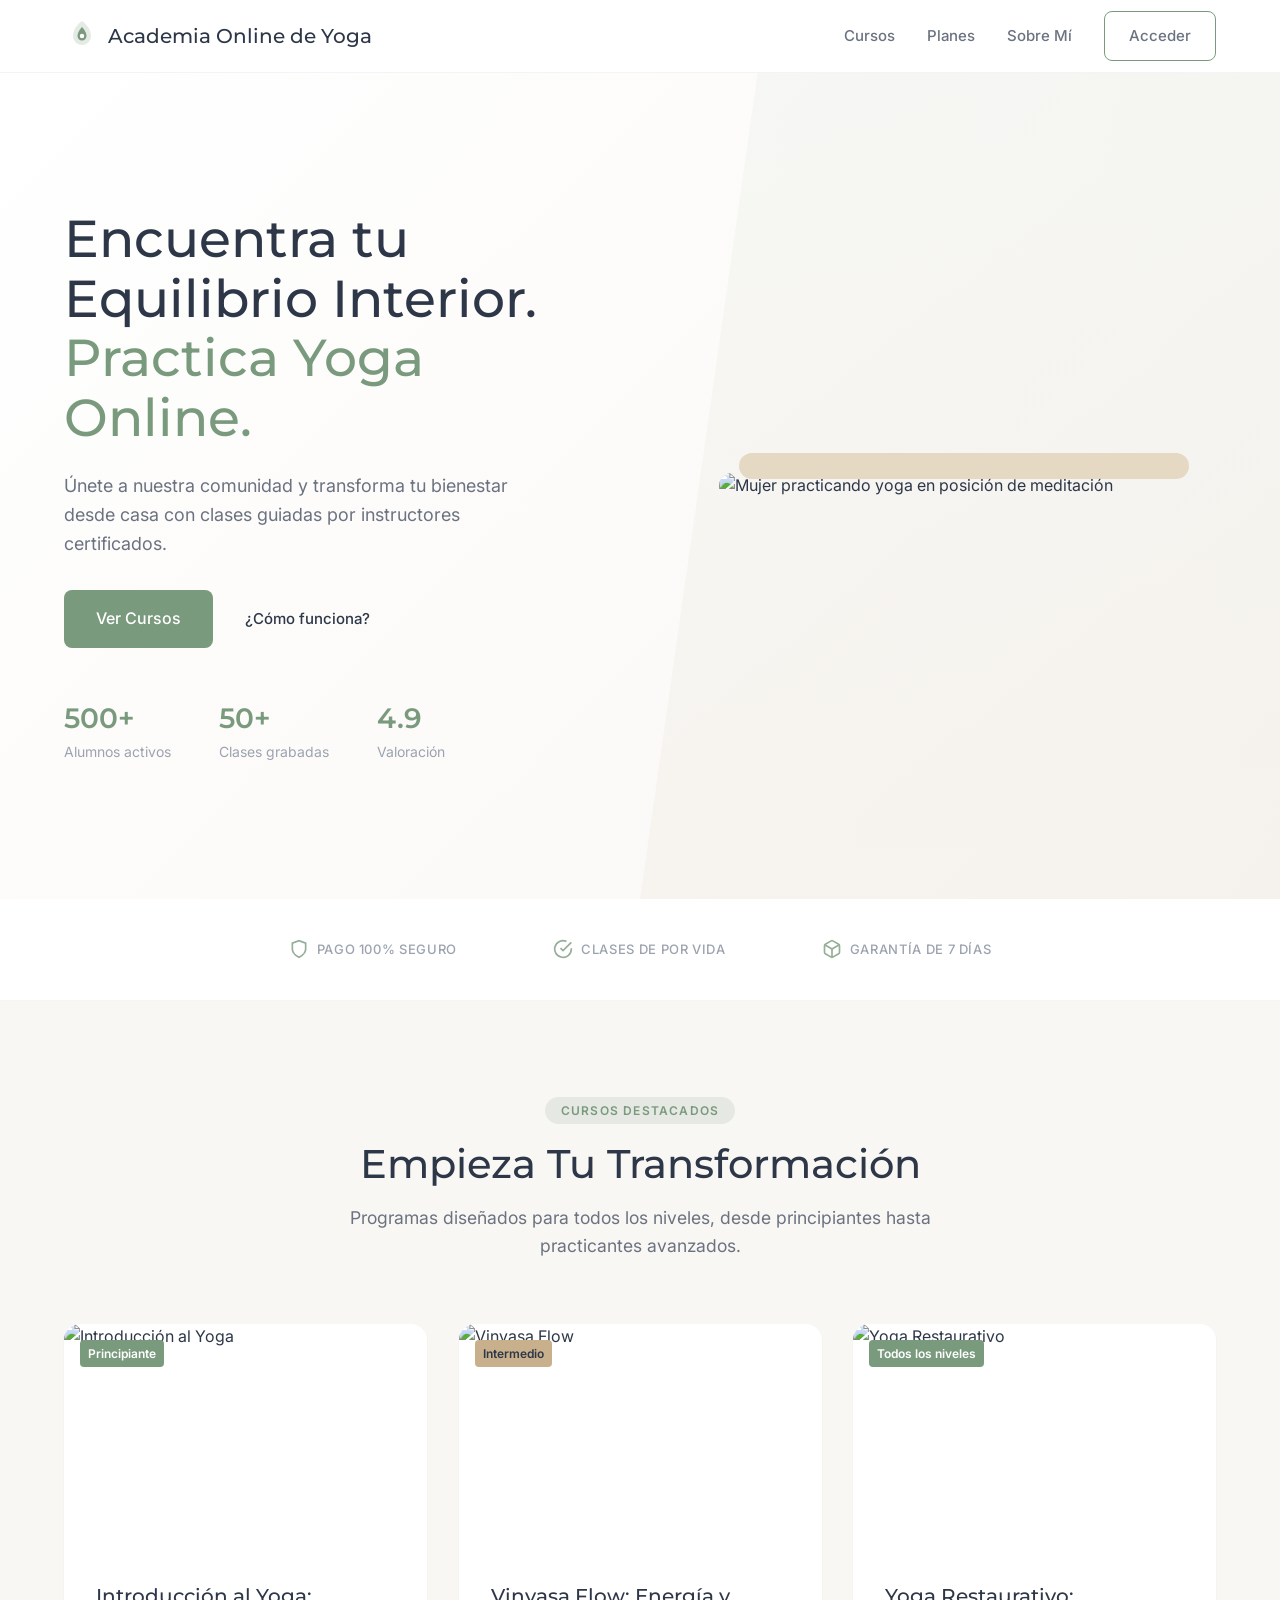
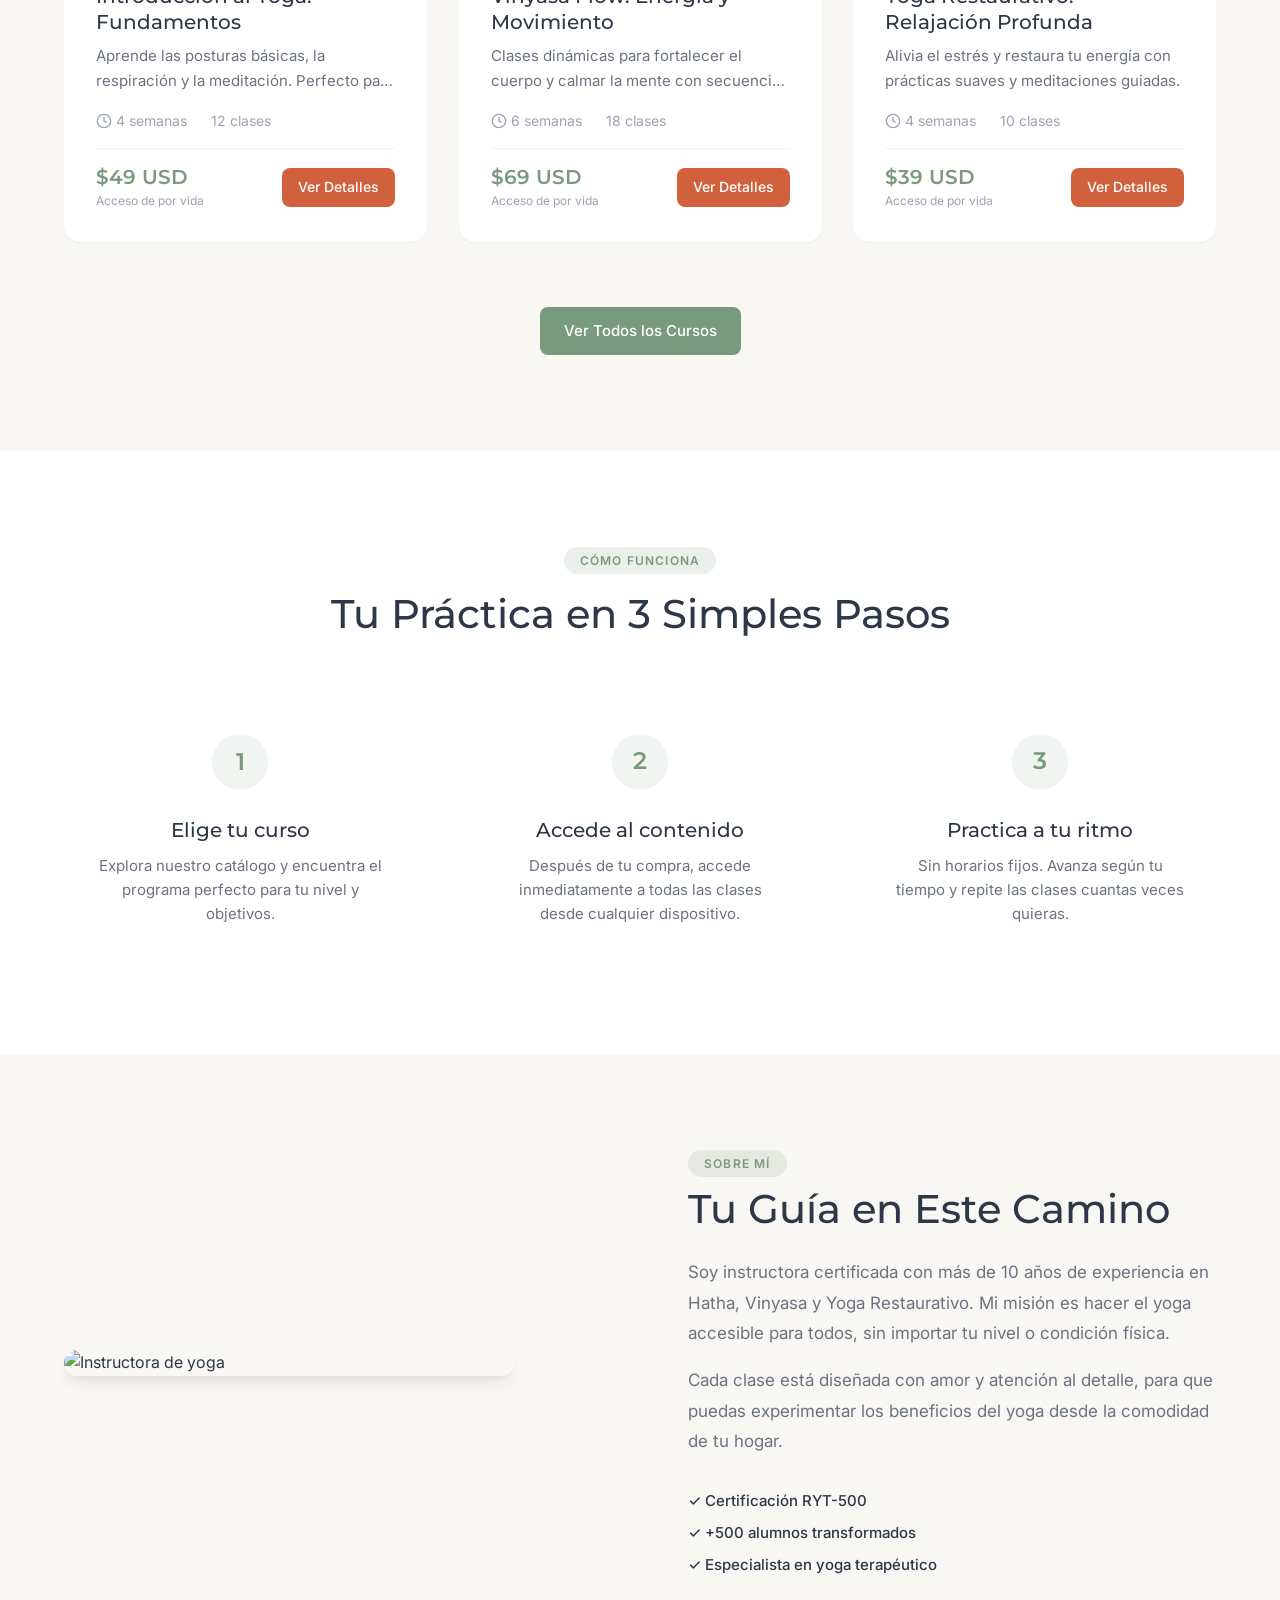
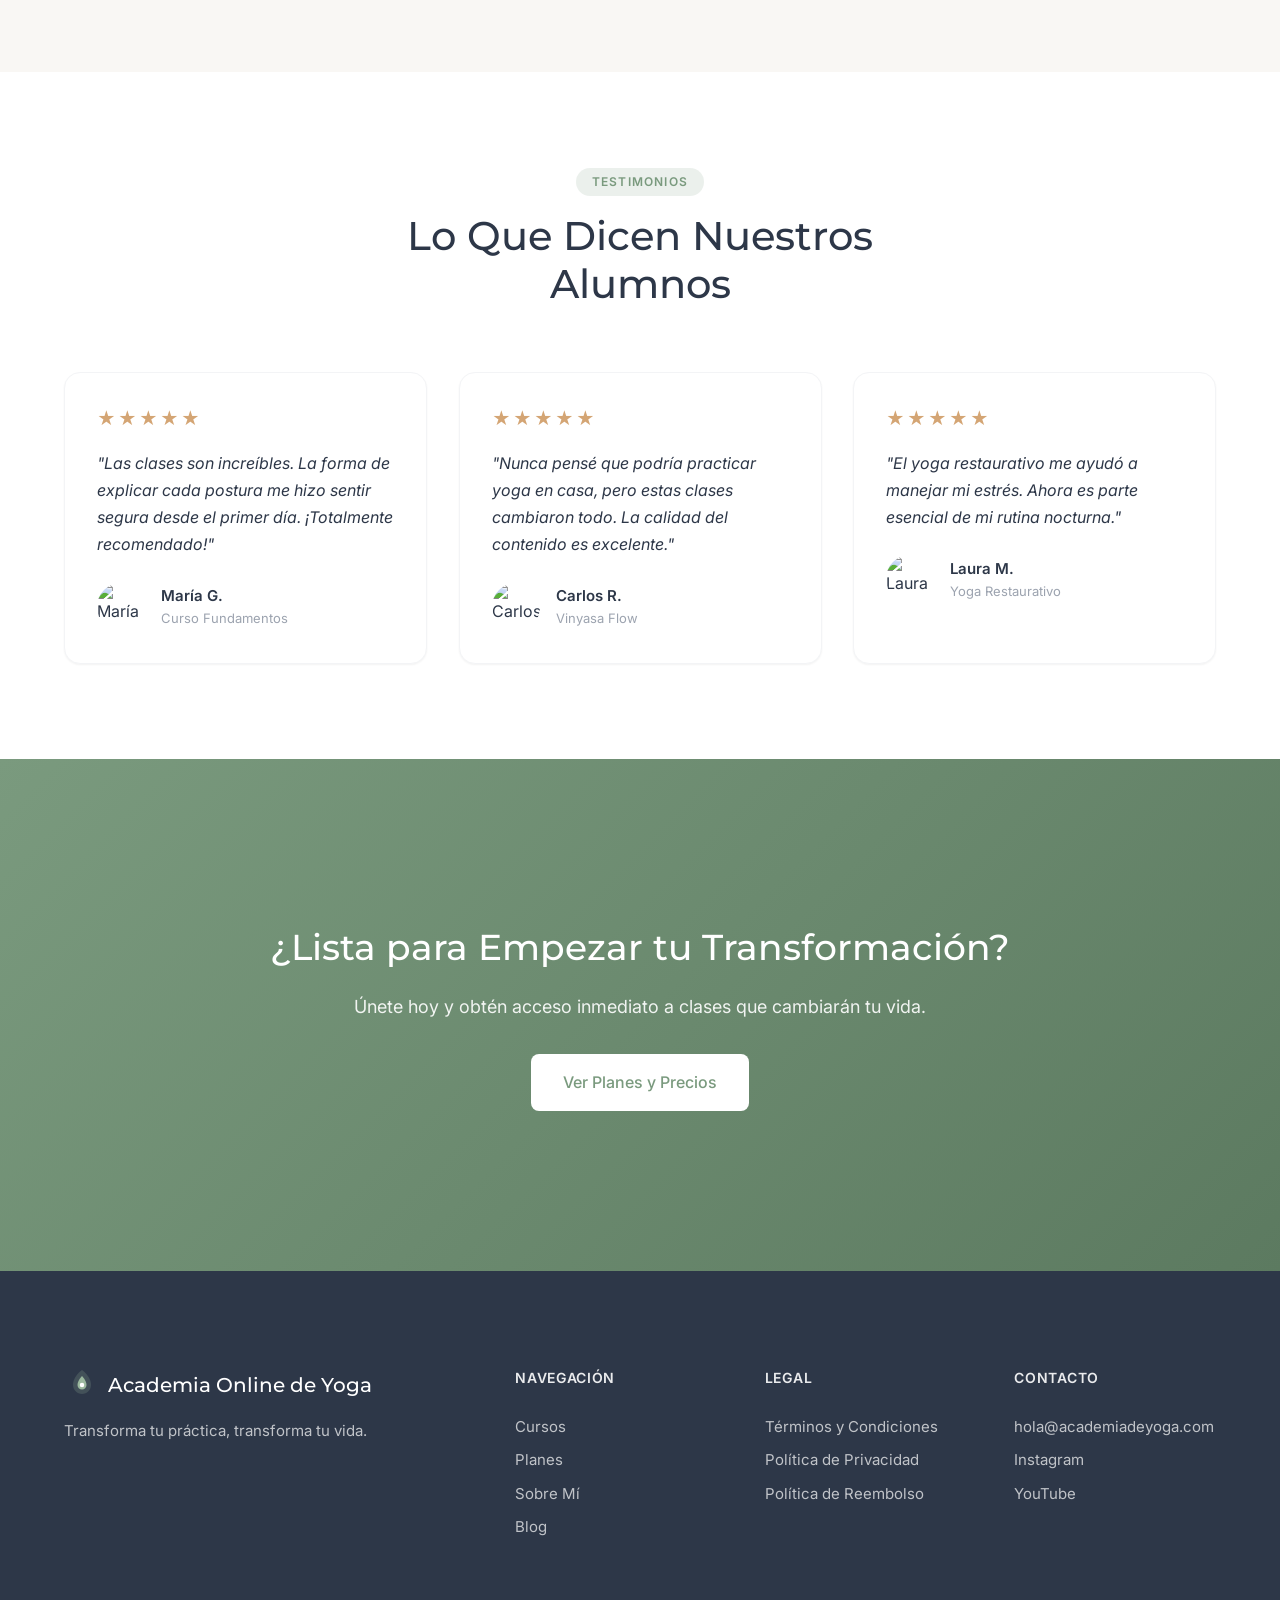
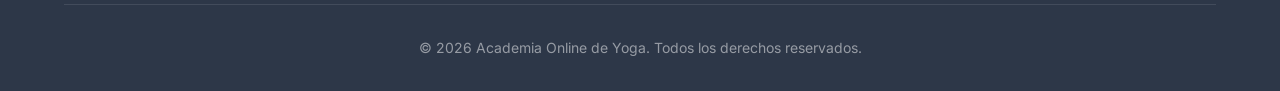
==== commit 7ad9df59: "style: cambiar tipografía Serif a Montserrat para mejorar legibilidad" ====
--- a/index.html
+++ b/index.html
@@ -11,7 +11,7 @@
     <link rel="preconnect" href="https://fonts.googleapis.com" />
     <link rel="preconnect" href="https://fonts.gstatic.com" crossorigin />
     <link
-      href="https://fonts.googleapis.com/css2?family=Cormorant+Garamond:wght@400;500;600&family=Inter:wght@300;400;500;600&display=swap"
+      href="https://fonts.googleapis.com/css2?family=Montserrat:wght@400;500;600;700&family=Inter:wght@300;400;500;600&display=swap"
       rel="stylesheet"
     />
     <link rel="stylesheet" href="styles.css" />
--- a/styles.css
+++ b/styles.css
@@ -26,7 +26,7 @@
   --color-border-light: #f3f4f6;
 
   /* Typography */
-  --font-heading: "Cormorant Garamond", Georgia, serif;
+  --font-heading: "Montserrat", "Inter", sans-serif;
   --font-body: "Inter", -apple-system, BlinkMacSystemFont, sans-serif;
 
   /* Spacing */
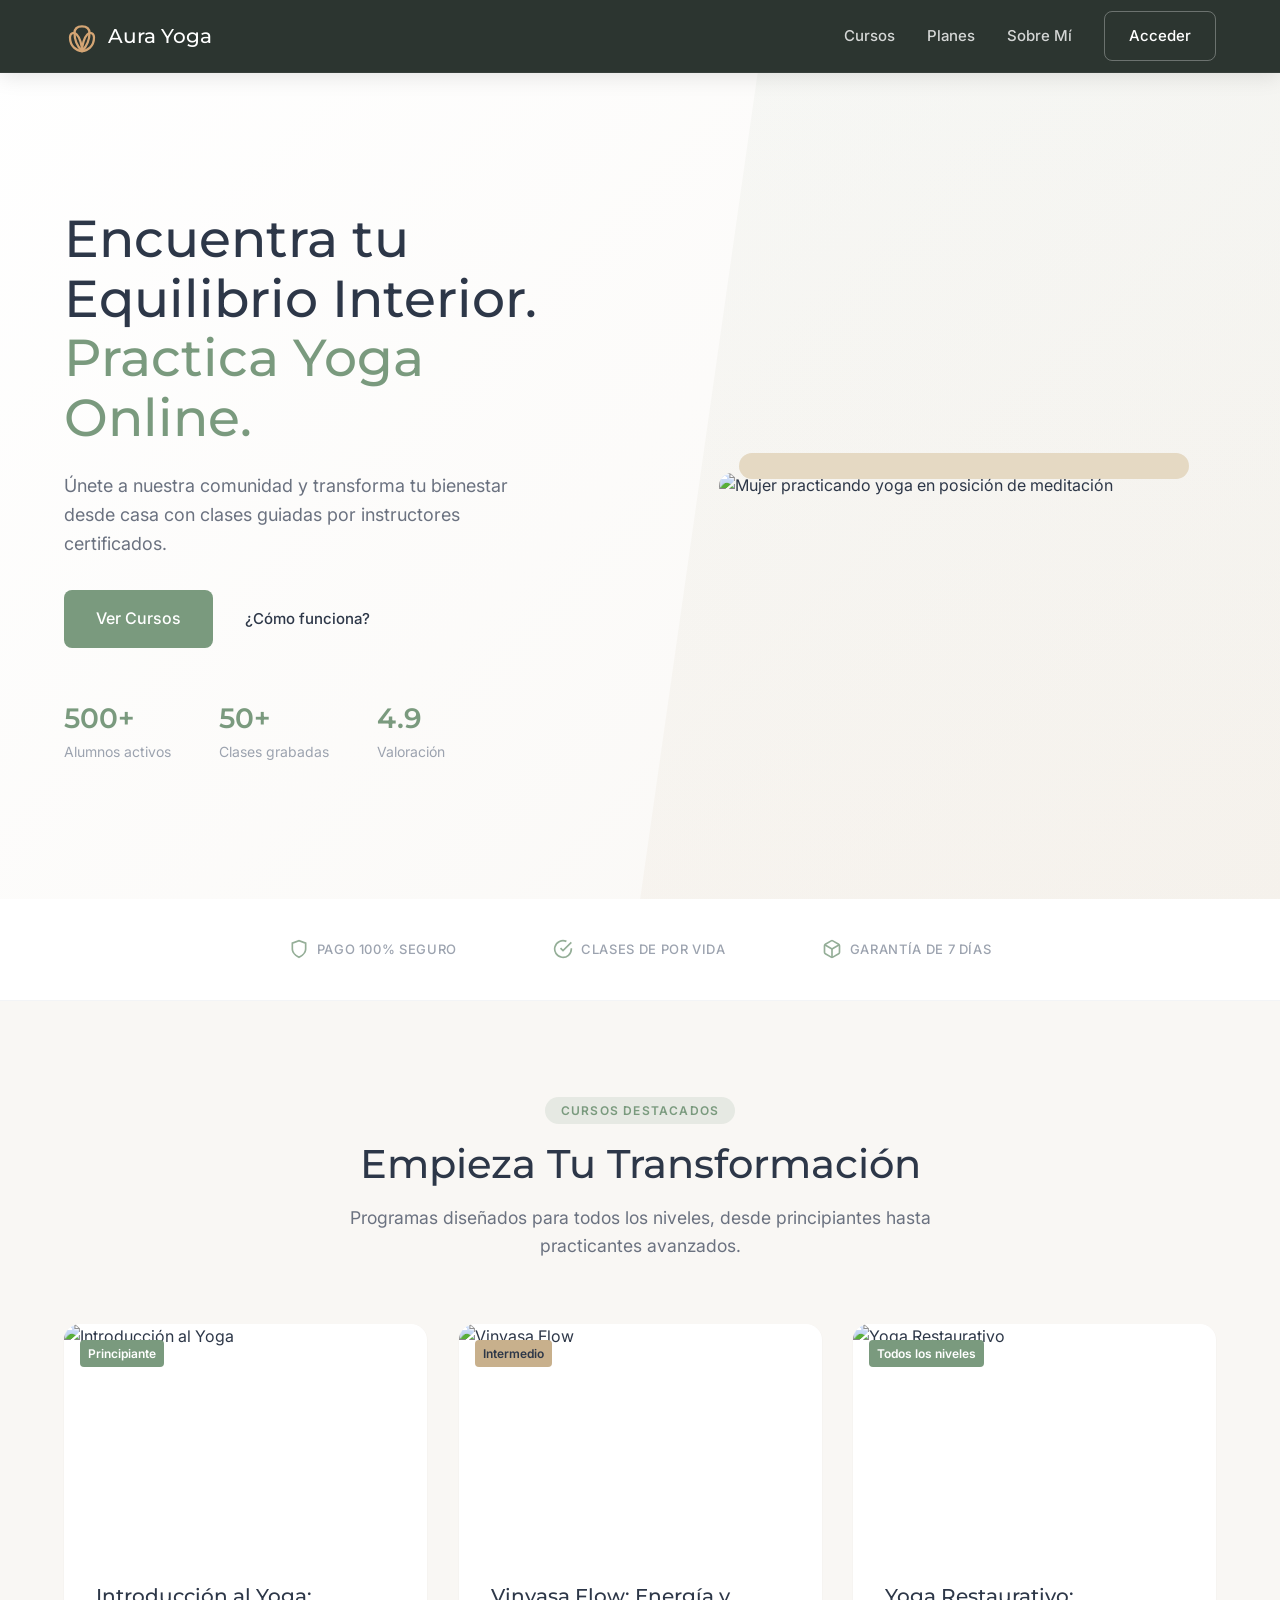
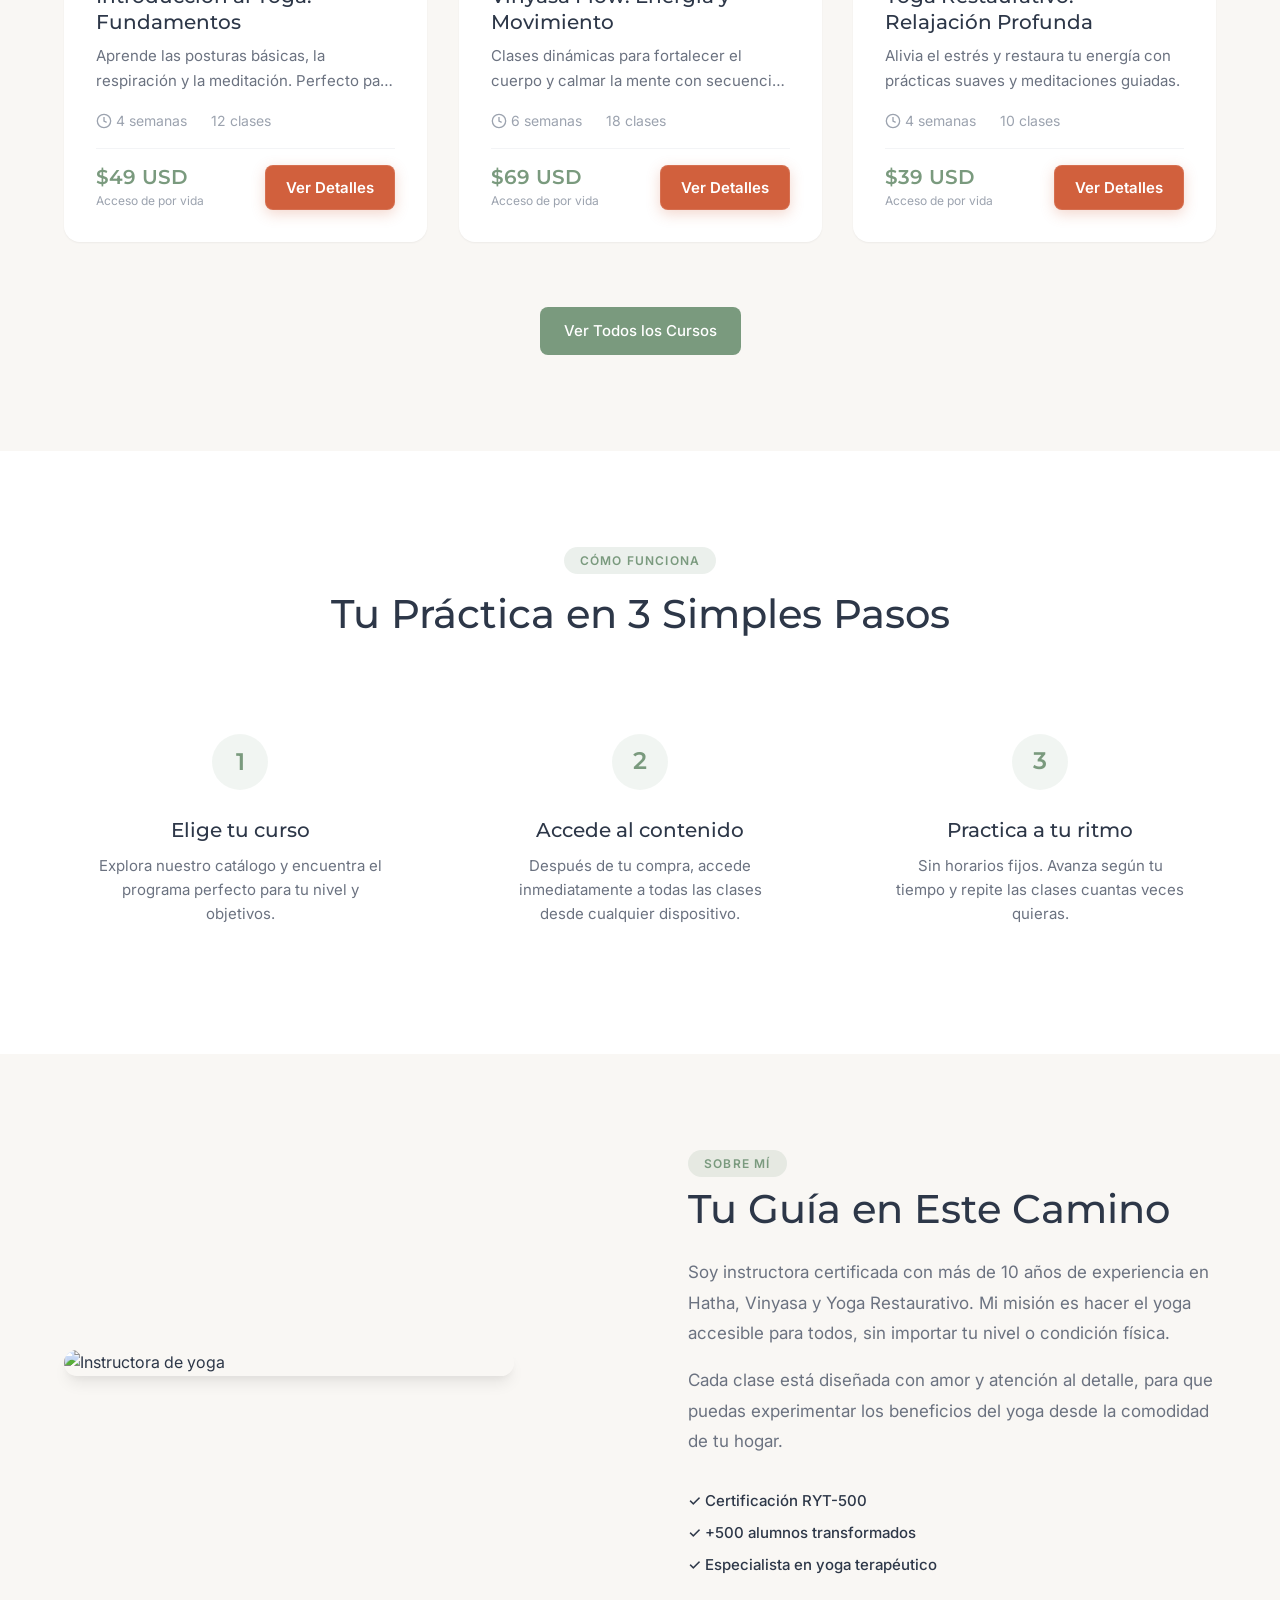
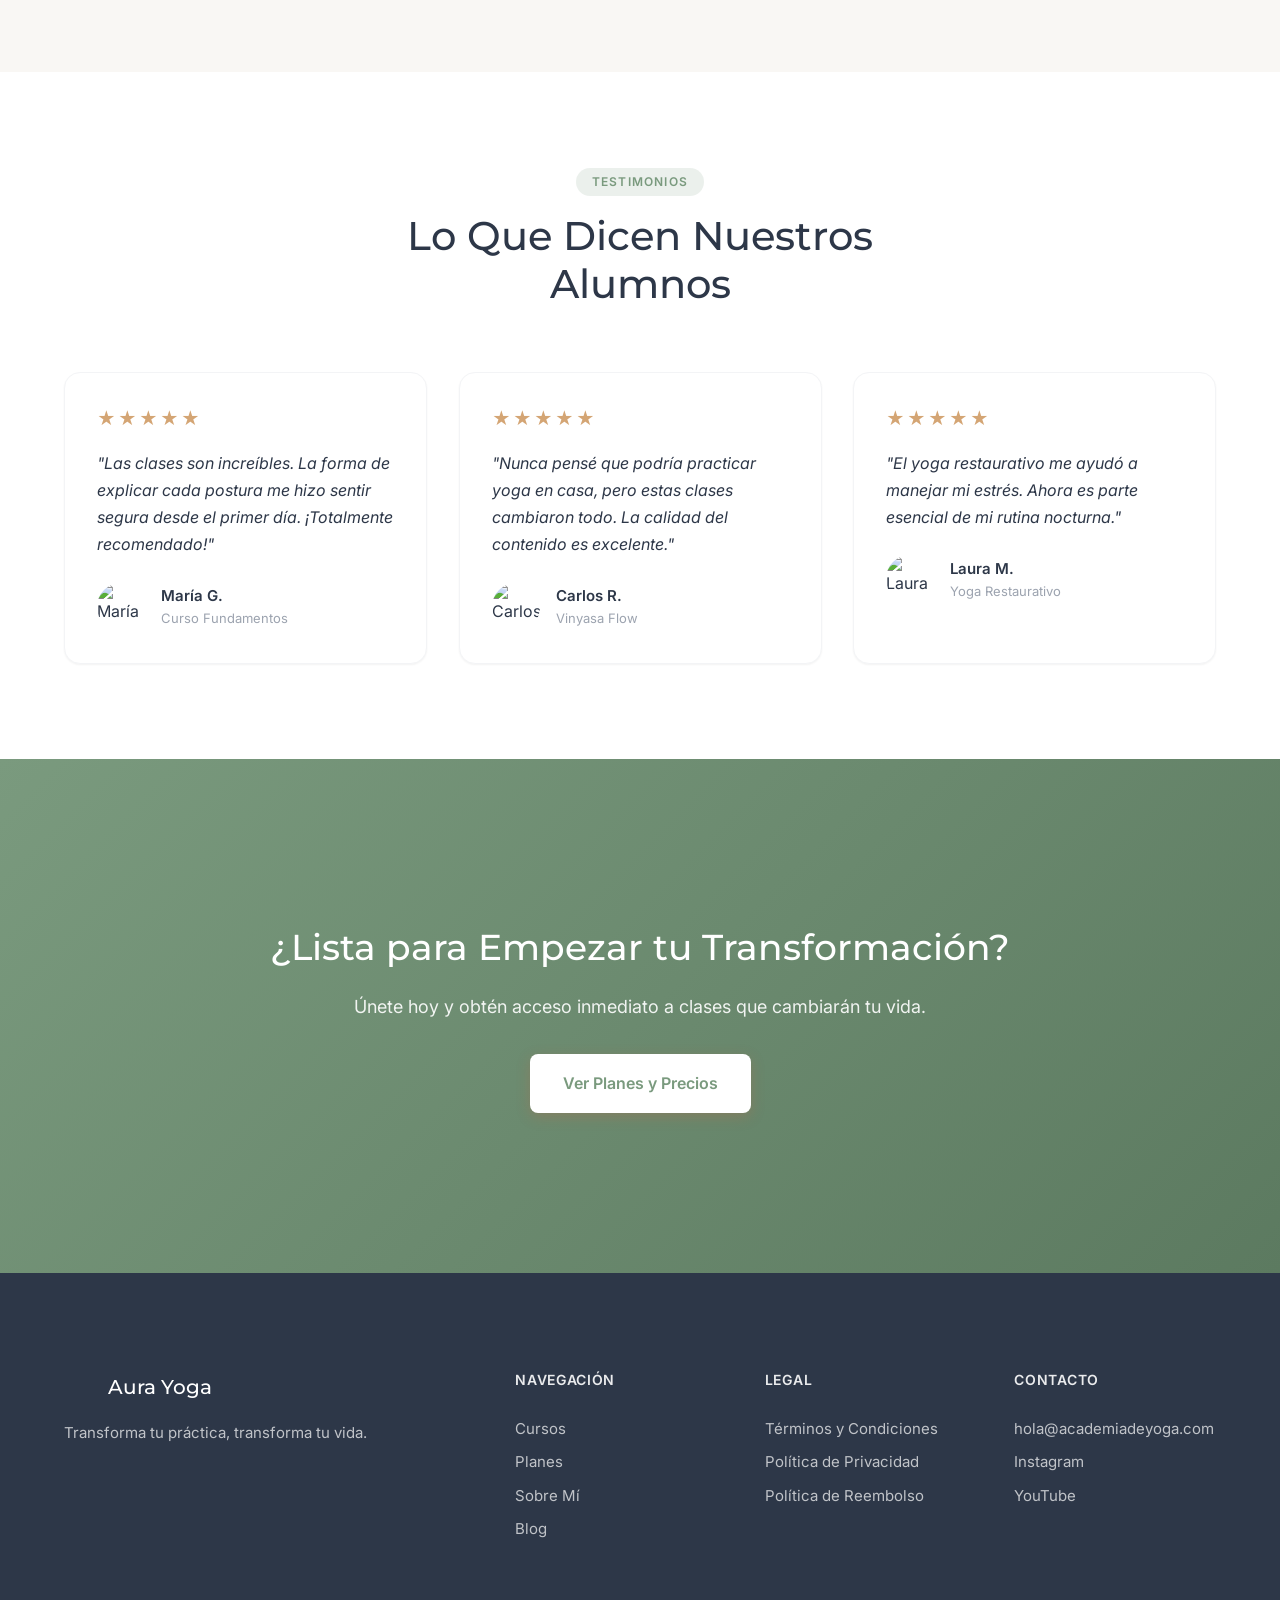
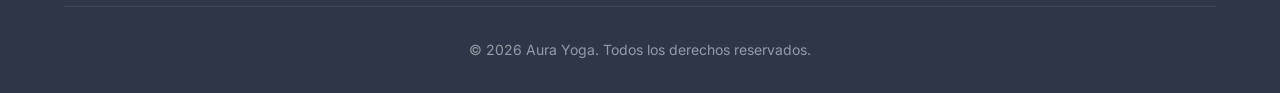
==== commit 98362ecf: "feat(brand): cambio a Aura Yoga, logo SVG y header oscuro" ====
--- a/index.html
+++ b/index.html
@@ -3,7 +3,7 @@
   <head>
     <meta charset="UTF-8" />
     <meta name="viewport" content="width=device-width, initial-scale=1.0" />
-    <title>Academia Online de Yoga | Transforma tu práctica desde casa</title>
+    <title>Aura Yoga | Transforma tu práctica desde casa</title>
     <meta
       name="description"
       content="Descubre cursos de yoga online con instructores certificados. Clases grabadas, programas completos y comunidad de apoyo."
@@ -21,24 +21,12 @@
     <header class="header">
       <nav class="nav container">
         <a href="index.html" class="logo">
-          <svg
-            class="logo-icon"
-            viewBox="0 0 48 48"
-            fill="none"
-            xmlns="http://www.w3.org/2000/svg"
-          >
-            <path
-              d="M24 4C24 4 12 12 12 24C12 30.627 17.373 36 24 36C30.627 36 36 30.627 36 24C36 12 24 4 24 4Z"
-              fill="currentColor"
-              opacity="0.2"
-            />
-            <path
-              d="M24 12C24 12 18 18 18 24C18 27.314 20.686 30 24 30C27.314 30 30 27.314 30 24C30 18 24 12 24 12Z"
-              fill="currentColor"
-            />
-            <circle cx="24" cy="24" r="3" fill="white" />
+          <svg class="logo-icon" viewBox="0 0 24 24" fill="none" stroke="currentColor" stroke-width="1.5">
+            <path d="M12 22c-3.5-3.5-5-8-5-12 0-3 2-4.5 5-4.5s5 1.5 5 4.5c0 4-1.5 8.5-5 12z"/>
+            <path d="M12 22c-3.5 0-8-3-8-9 0-3 2.5-4 4.5-2C10.5 13 12 18 12 22z"/>
+            <path d="M12 22c3.5 0 8-3 8-9 0-3-2.5-4-4.5-2C13.5 13 12 18 12 22z"/>
           </svg>
-          <span class="logo-text">Academia Online de Yoga</span>
+          <span class="logo-text">Aura Yoga</span>
         </a>
         <button class="nav-toggle" aria-label="Abrir menú">
           <span></span>
@@ -438,18 +426,11 @@
                 fill="none"
                 xmlns="http://www.w3.org/2000/svg"
               >
-                <path
-                  d="M24 4C24 4 12 12 12 24C12 30.627 17.373 36 24 36C30.627 36 36 30.627 36 24C36 12 24 4 24 4Z"
-                  fill="currentColor"
-                  opacity="0.2"
-                />
-                <path
-                  d="M24 12C24 12 18 18 18 24C18 27.314 20.686 30 24 30C27.314 30 30 27.314 30 24C30 18 24 12 24 12Z"
-                  fill="currentColor"
-                />
-                <circle cx="24" cy="24" r="3" fill="white" />
+                <path d="M12 22c-3.5-3.5-5-8-5-12 0-3 2-4.5 5-4.5s5 1.5 5 4.5c0 4-1.5 8.5-5 12z"/>
+                <path d="M12 22c-3.5 0-8-3-8-9 0-3 2.5-4 4.5-2C10.5 13 12 18 12 22z"/>
+                <path d="M12 22c3.5 0 8-3 8-9 0-3-2.5-4-4.5-2C13.5 13 12 18 12 22z"/>
               </svg>
-              <span class="logo-text">Academia Online de Yoga</span>
+              <span class="logo-text">Aura Yoga</span>
             </a>
             <p class="footer-tagline">
               Transforma tu práctica, transforma tu vida.
@@ -487,7 +468,7 @@
         </div>
         <div class="footer-bottom">
           <p>
-            &copy; 2026 Academia Online de Yoga. Todos los derechos reservados.
+            &copy; 2026 Aura Yoga. Todos los derechos reservados.
           </p>
         </div>
       </div>
--- a/styles.css
+++ b/styles.css
@@ -13,6 +13,7 @@
   --color-secondary-light: #e5d9c3;
   --color-accent: #d4a574;
   --color-accent-cta: #d1603d; /* Terracota cálido para conversiones */
+  --color-header-bg: #2c3530; /* Oliva oscuro elegante */
 
   --color-bg: #ffffff;
   --color-bg-alt: #f9f7f4;
@@ -181,6 +182,9 @@
 .cta-section .btn-primary {
   background: var(--color-accent-cta);
   color: white;
+  font-weight: 600;
+  box-shadow: 0 4px 14px rgba(209, 96, 61, 0.25); /* Sombra sutil color terracota */
+  border: 1px solid rgba(255, 255, 255, 0.1);
 }
 
 .btn-primary:hover {
@@ -192,6 +196,8 @@
 .course-card .btn-primary:hover,
 .cta-section .btn-primary:hover {
   background: var(--color-text); /* O un derivado oscuro de color-accent-cta */
+  box-shadow: 0 6px 20px rgba(45, 55, 72, 0.3);
+  transform: translateY(-2px);
 }
 
 .btn-outline {
@@ -216,8 +222,8 @@
 }
 
 .btn-sm {
-  font-size: 0.875rem;
-  padding: 0.5rem 1rem;
+  font-size: 0.9375rem; /* Un pelín más grande para presencia */
+  padding: 0.6rem 1.25rem;
 }
 
 .btn-lg {
@@ -232,9 +238,9 @@
   left: 0;
   right: 0;
   z-index: 1000;
-  background: rgba(255, 255, 255, 0.95);
-  backdrop-filter: blur(10px);
-  border-bottom: 1px solid var(--color-border-light);
+  background: var(--color-header-bg);
+  box-shadow: 0 4px 20px rgba(0, 0, 0, 0.1);
+  border-bottom: 1px solid rgba(255, 255, 255, 0.05);
 }
 
 .nav {
@@ -253,14 +259,14 @@
 .logo-icon {
   width: 36px;
   height: 36px;
-  color: var(--color-primary);
+  color: var(--color-accent); /* Logo resalta en dorado/arena */
 }
 
 .logo-text {
   font-family: var(--font-heading);
   font-size: 1.25rem;
   font-weight: 500;
-  color: var(--color-text);
+  color: white;
 }
 
 .nav-menu {
@@ -272,12 +278,22 @@
 .nav-link {
   font-size: 0.9375rem;
   font-weight: 500;
-  color: var(--color-text-light);
+  color: rgba(255, 255, 255, 0.8);
   transition: color var(--transition-fast);
 }
 
 .nav-link:hover {
-  color: var(--color-primary);
+  color: white;
+}
+
+.header .btn-outline {
+  border-color: rgba(255, 255, 255, 0.3);
+  color: white;
+}
+
+.header .btn-outline:hover {
+  background: white;
+  color: var(--color-header-bg);
 }
 
 .nav-toggle {
@@ -293,7 +309,7 @@
 .nav-toggle span {
   width: 24px;
   height: 2px;
-  background: var(--color-text);
+  background: white;
   transition: all var(--transition-fast);
 }
 
@@ -898,15 +914,22 @@
     left: 0;
     right: 0;
     bottom: 0;
-    background: var(--color-bg);
+    background-color: var(--color-header-bg); /* Fondo sólido en tema oscuro */
+    z-index: 1050; /* Z-index mayor que header (1000) */
     flex-direction: column;
     justify-content: flex-start;
-    padding-top: var(--space-2xl);
+    padding: var(--space-2xl) var(--space-xl) var(--space-xl);
     gap: var(--space-lg);
     transform: translateX(100%);
     transition: transform var(--transition-base);
   }
 
+  /* Make header button full width on mobile */
+  .nav-menu .btn {
+    width: 100%;
+    margin-top: var(--space-md);
+  }
+
   .nav-menu.active {
     transform: translateX(0);
   }
@@ -920,6 +943,15 @@
     padding: 120px 0 var(--space-3xl);
   }
 
+  .hero-title {
+    font-size: clamp(2rem, 8vw, 2.5rem);
+  }
+
+  /* Reduce space between Hero and Trust badges on mobile */
+  .hero-image-wrapper {
+    margin-bottom: var(--space-xl);
+  }
+
   .hero-stats {
     flex-wrap: wrap;
     gap: var(--space-lg);
@@ -931,6 +963,29 @@
 
   .courses-grid {
     grid-template-columns: 1fr;
+  }
+
+  /* Stack trust indicators on mobile */
+  .trust-flex {
+    flex-direction: column;
+    gap: var(--space-md);
+    align-items: flex-start;
+  }
+
+  .trust-item {
+    width: 100%;
+    justify-content: center;
+  }
+
+  /* Expand all course buttons to full width for better touch targets */
+  .course-footer .btn-primary {
+    width: 100%;
+    margin-top: var(--space-md);
+  }
+
+  .course-footer {
+    flex-direction: column;
+    align-items: flex-start;
   }
 
   .footer-grid {
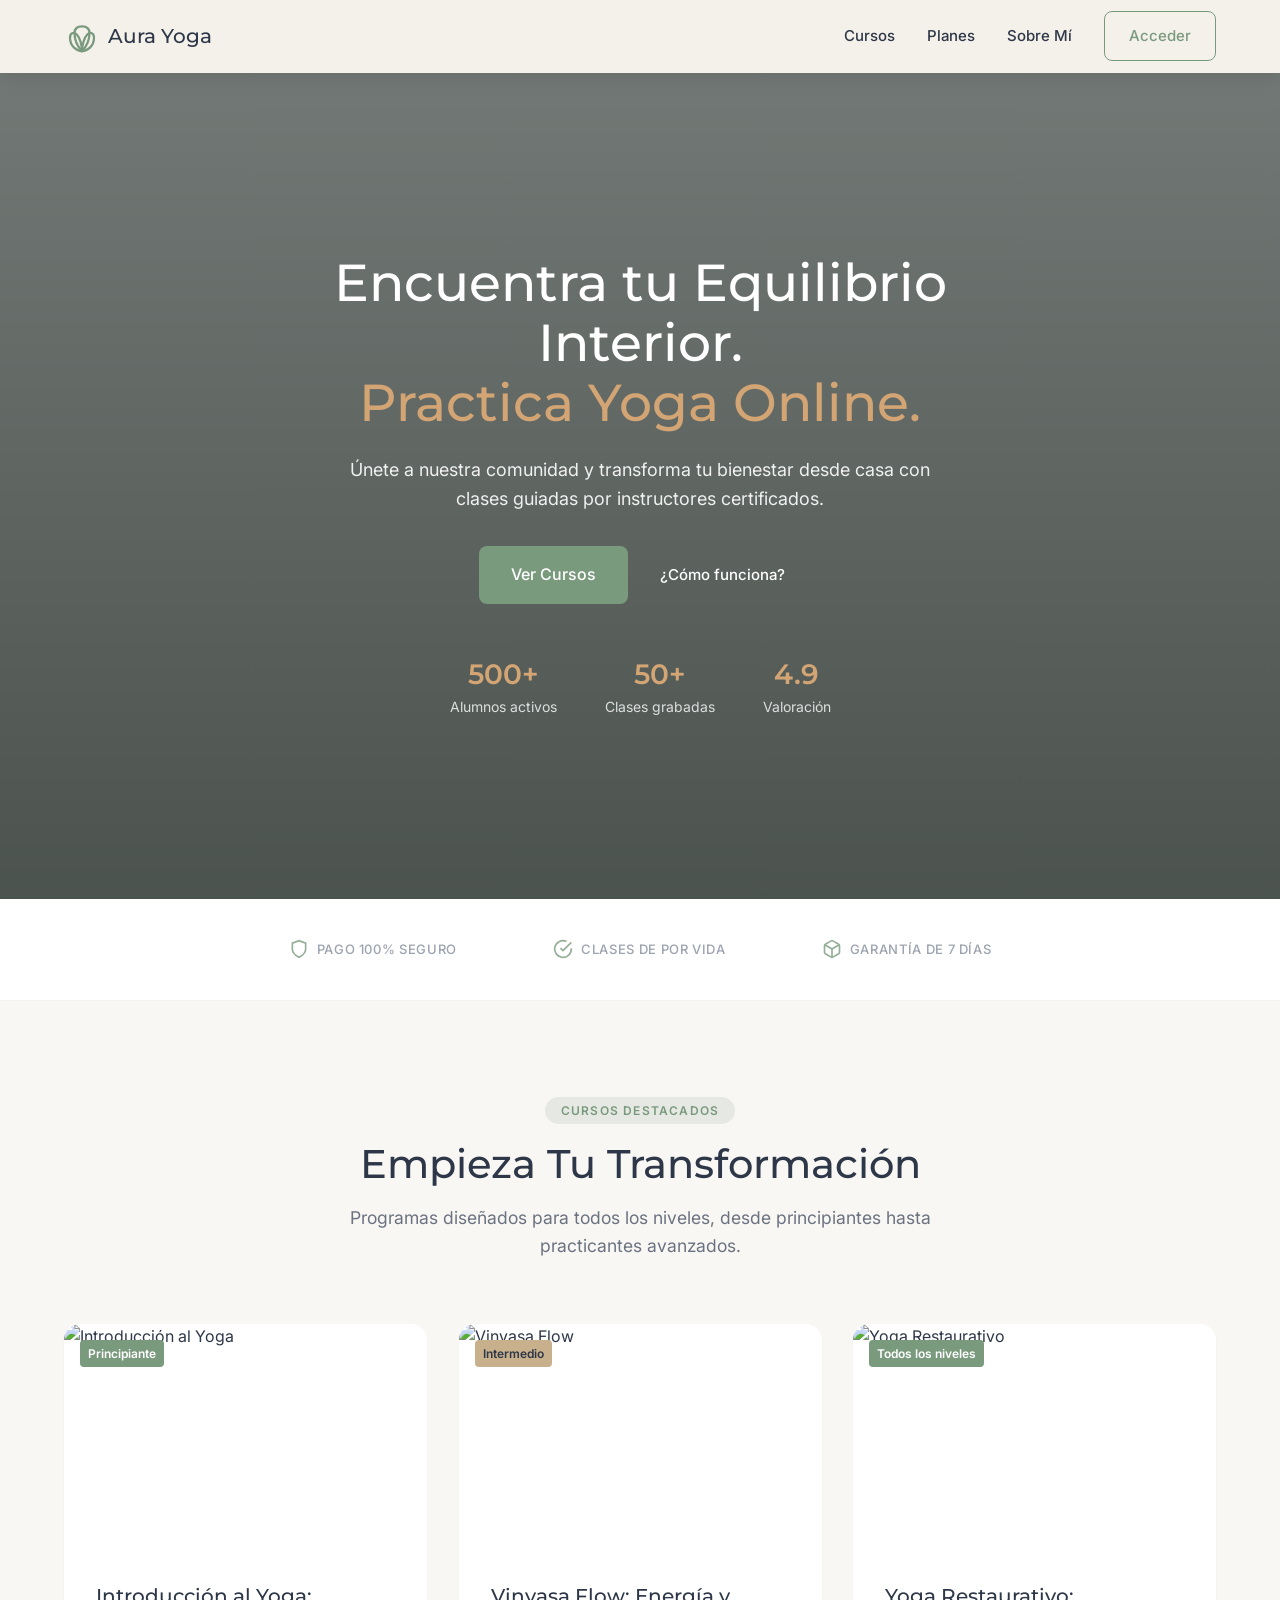
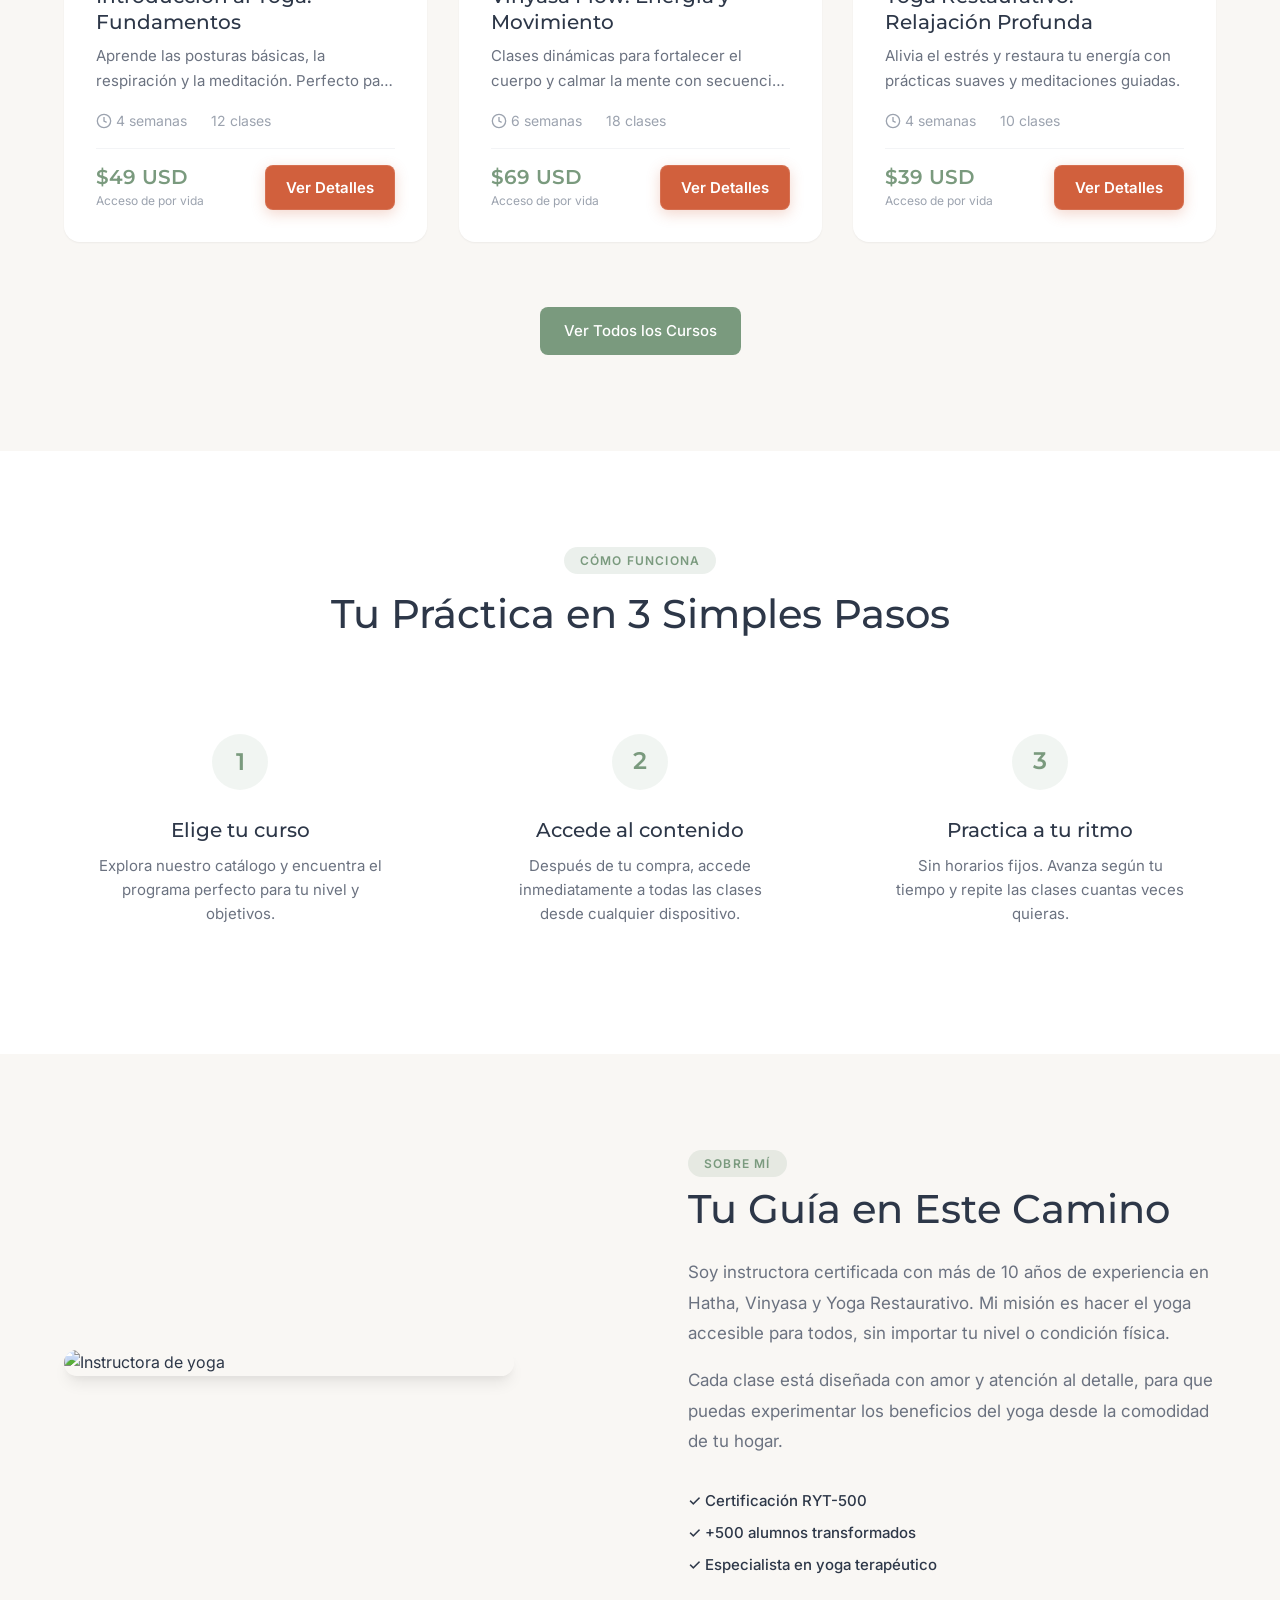
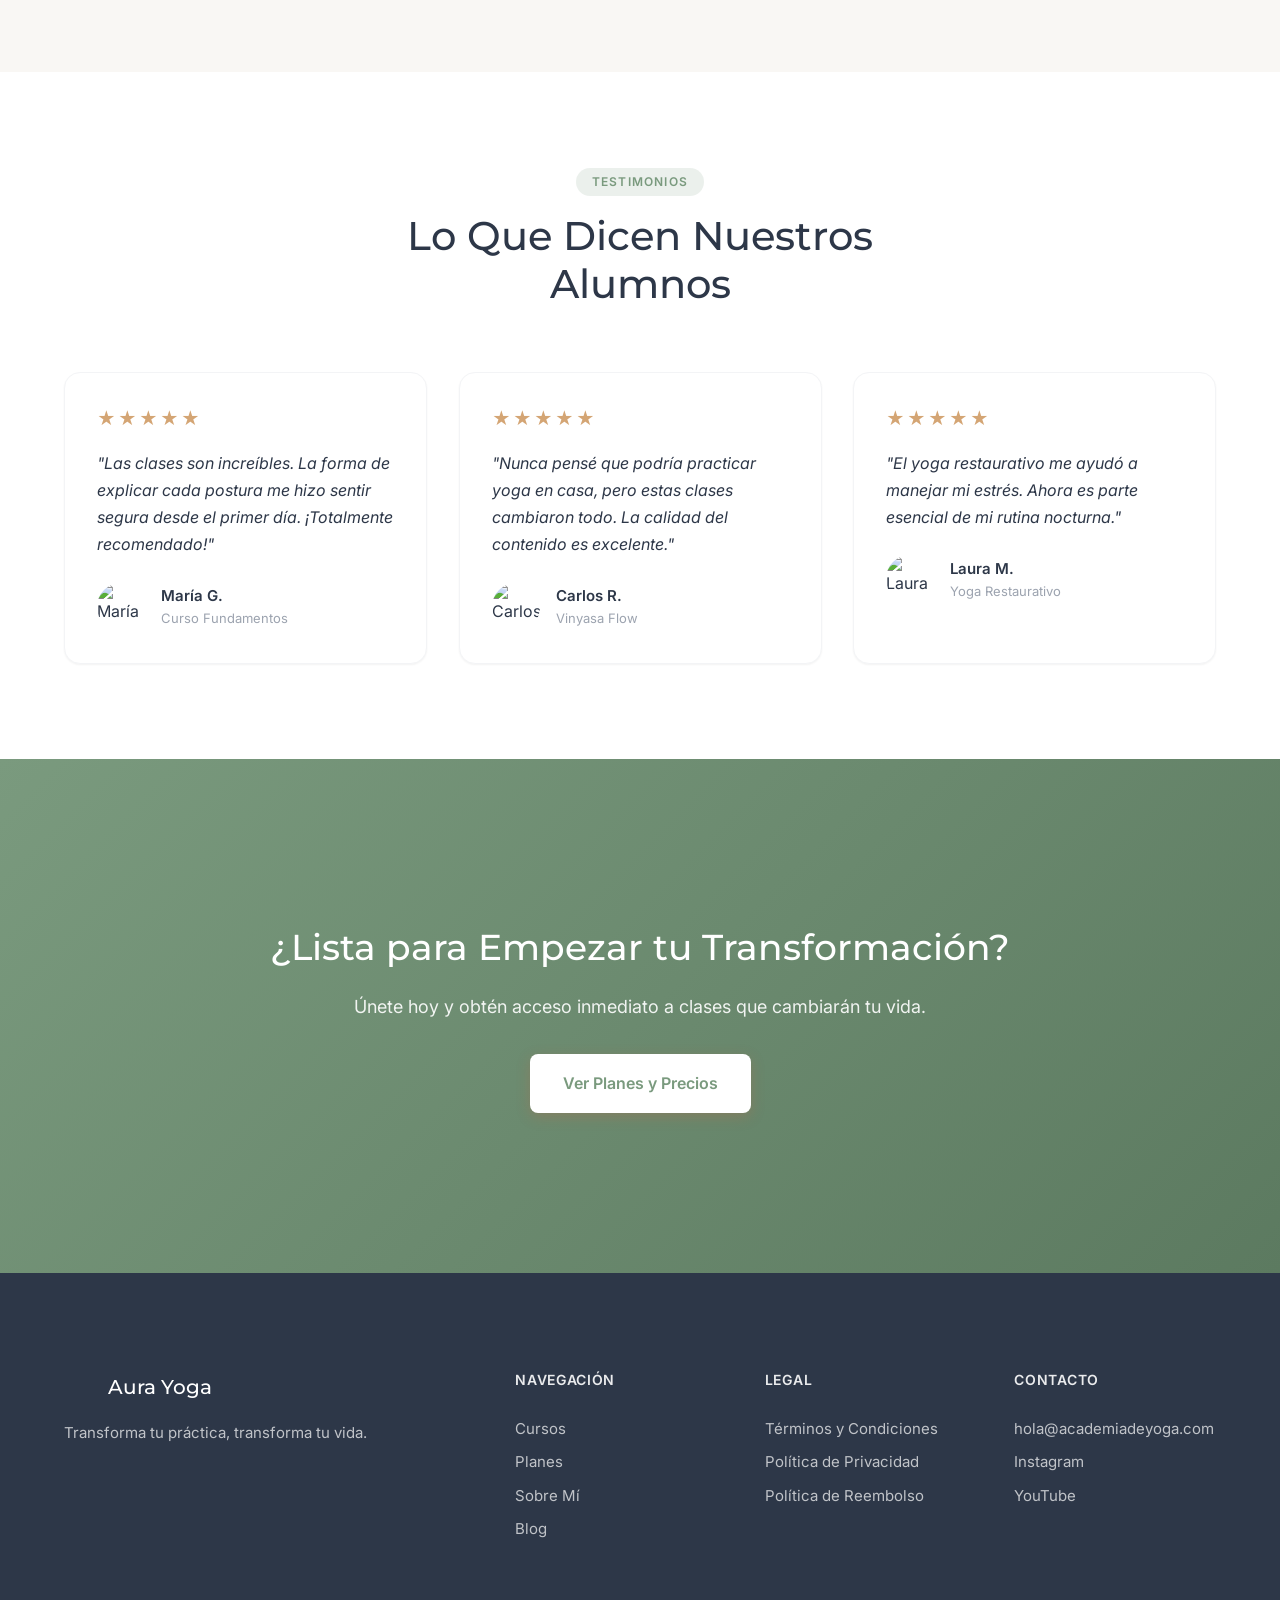
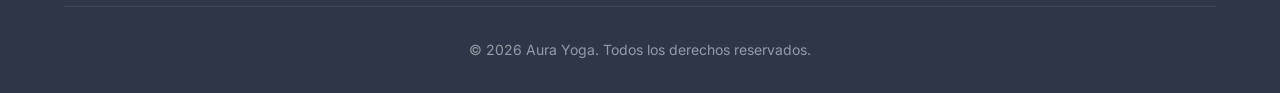
==== commit 937cf026: "feat(hero): hero centrado full-width con fondo y overlay oscuro legibilidad clara" ====
--- a/index.html
+++ b/index.html
@@ -44,44 +44,32 @@
 
     <!-- Hero Section -->
     <section class="hero">
-      <div class="hero-bg"></div>
-      <div class="container hero-content">
-        <div class="hero-text">
-          <h1 class="hero-title">
-            Encuentra tu Equilibrio Interior.<br /><span class="accent"
-              >Practica Yoga Online.</span
-            >
-          </h1>
-          <p class="hero-subtitle">
-            Únete a nuestra comunidad y transforma tu bienestar desde casa con
-            clases guiadas por instructores certificados.
-          </p>
-          <div class="hero-cta">
-            <a href="cursos.html" class="btn btn-primary btn-lg">Ver Cursos</a>
-            <a href="#como-funciona" class="btn btn-ghost">¿Cómo funciona?</a>
-          </div>
-          <div class="hero-stats">
-            <div class="stat">
-              <span class="stat-number">500+</span>
-              <span class="stat-label">Alumnos activos</span>
-            </div>
-            <div class="stat">
-              <span class="stat-number">50+</span>
-              <span class="stat-label">Clases grabadas</span>
-            </div>
-            <div class="stat">
-              <span class="stat-number">4.9</span>
-              <span class="stat-label">Valoración</span>
-            </div>
-          </div>
-        </div>
-        <div class="hero-image">
-          <div class="hero-image-wrapper">
-            <img
-              src="https://images.unsplash.com/photo-1544367567-0f2fcb009e0b?w=600&h=800&fit=crop"
-              alt="Mujer practicando yoga en posición de meditación"
-              loading="eager"
-            />
+      <div class="container hero-content fade-in-up">
+        <h1 class="hero-title">
+          Encuentra tu Equilibrio Interior.<br /><span class="accent"
+            >Practica Yoga Online.</span
+          >
+        </h1>
+        <p class="hero-subtitle">
+          Únete a nuestra comunidad y transforma tu bienestar desde casa con
+          clases guiadas por instructores certificados.
+        </p>
+        <div class="hero-cta">
+          <a href="cursos.html" class="btn btn-primary btn-lg">Ver Cursos</a>
+          <a href="#como-funciona" class="btn btn-ghost">¿Cómo funciona?</a>
+        </div>
+        <div class="hero-stats">
+          <div class="stat">
+            <span class="stat-number">500+</span>
+            <span class="stat-label">Alumnos activos</span>
+          </div>
+          <div class="stat">
+            <span class="stat-number">50+</span>
+            <span class="stat-label">Clases grabadas</span>
+          </div>
+          <div class="stat">
+            <span class="stat-number">4.9</span>
+            <span class="stat-label">Valoración</span>
           </div>
         </div>
       </div>
--- a/styles.css
+++ b/styles.css
@@ -13,7 +13,7 @@
   --color-secondary-light: #e5d9c3;
   --color-accent: #d4a574;
   --color-accent-cta: #d1603d; /* Terracota cálido para conversiones */
-  --color-header-bg: #2c3530; /* Oliva oscuro elegante */
+  --color-header-bg: #f4f0ea; /* Beige cálido elegante / Sand */
 
   --color-bg: #ffffff;
   --color-bg-alt: #f9f7f4;
@@ -259,14 +259,14 @@
 .logo-icon {
   width: 36px;
   height: 36px;
-  color: var(--color-accent); /* Logo resalta en dorado/arena */
+  color: var(--color-primary); /* Restaurado a verde para el fondo claro */
 }
 
 .logo-text {
   font-family: var(--font-heading);
   font-size: 1.25rem;
   font-weight: 500;
-  color: white;
+  color: var(--color-text);
 }
 
 .nav-menu {
@@ -278,22 +278,22 @@
 .nav-link {
   font-size: 0.9375rem;
   font-weight: 500;
-  color: rgba(255, 255, 255, 0.8);
+  color: var(--color-text);
   transition: color var(--transition-fast);
 }
 
 .nav-link:hover {
+  color: var(--color-primary);
+}
+
+.header .btn-outline {
+  border-color: var(--color-primary);
+  color: var(--color-primary);
+}
+
+.header .btn-outline:hover {
+  background: var(--color-primary);
   color: white;
-}
-
-.header .btn-outline {
-  border-color: rgba(255, 255, 255, 0.3);
-  color: white;
-}
-
-.header .btn-outline:hover {
-  background: white;
-  color: var(--color-header-bg);
 }
 
 .nav-toggle {
@@ -309,10 +309,11 @@
 .nav-toggle span {
   width: 24px;
   height: 2px;
-  background: white;
+  background: var(--color-text);
   transition: all var(--transition-fast);
 }
 
+/* ========== Hero Section ========== */
 /* ========== Hero Section ========== */
 .hero {
   min-height: 100vh;
@@ -321,32 +322,24 @@
   padding-top: 72px;
   position: relative;
   overflow: hidden;
-  background: linear-gradient(
-    135deg,
-    var(--color-bg) 0%,
-    var(--color-bg-alt) 100%
-  );
-}
-
-.hero-bg {
-  position: absolute;
-  top: 0;
-  right: 0;
-  width: 50%;
-  height: 100%;
-  background: linear-gradient(
-    180deg,
-    rgba(122, 154, 126, 0.05) 0%,
-    rgba(200, 176, 140, 0.08) 100%
-  );
-  clip-path: polygon(20% 0, 100% 0, 100% 100%, 0% 100%);
+  /* Overlay oscuro para lectura sobre imagen responsive */
+  background:
+    linear-gradient(
+      to bottom,
+      rgba(44, 53, 48, 0.65),
+      /* Tono oscuro a juego con cabecera verde */ rgba(44, 53, 48, 0.85)
+    ),
+    url("https://images.unsplash.com/photo-1544367567-0f2fcb009e0b?w=1920&q=80")
+      center/cover no-repeat;
+  text-align: center;
 }
 
 .hero-content {
-  display: grid;
-  grid-template-columns: 1fr 1fr;
-  gap: var(--space-3xl);
-  align-items: center;
+  display: flex;
+  flex-direction: column;
+  align-items: center;
+  max-width: 800px;
+  margin: 0 auto;
   position: relative;
   z-index: 1;
 }
@@ -357,28 +350,38 @@
   font-weight: 500;
   line-height: 1.15;
   margin-bottom: var(--space-lg);
+  color: white; /* Contraste máximo */
 }
 
 .hero-title .accent {
-  color: var(--color-primary);
+  color: var(--color-accent); /* Dorado/arena para resaltar */
 }
 
 .hero-subtitle {
   font-size: 1.125rem;
-  color: var(--color-text-light);
+  color: rgba(255, 255, 255, 0.9);
   margin-bottom: var(--space-xl);
-  max-width: 480px;
+  max-width: 600px;
 }
 
 .hero-cta {
   display: flex;
+  justify-content: center;
   gap: var(--space-md);
   flex-wrap: wrap;
   margin-bottom: var(--space-2xl);
 }
 
+.hero .btn-ghost {
+  color: white; /* Adaptacion para vista oscura */
+}
+.hero .btn-ghost:hover {
+  color: var(--color-accent);
+}
+
 .hero-stats {
   display: flex;
+  justify-content: center;
   gap: var(--space-2xl);
 }
 
@@ -394,39 +397,17 @@
   color: var(--color-primary);
 }
 
+.hero .stat-number {
+  color: var(--color-accent);
+}
+
 .stat-label {
   font-size: 0.875rem;
   color: var(--color-text-muted);
 }
 
-.hero-image {
-  display: flex;
-  justify-content: center;
-}
-
-.hero-image-wrapper {
-  position: relative;
-  width: 100%;
-  max-width: 450px;
-}
-
-.hero-image-wrapper::before {
-  content: "";
-  position: absolute;
-  top: -20px;
-  right: -20px;
-  width: 100%;
-  height: 100%;
-  background: var(--color-secondary-light);
-  border-radius: var(--radius-xl);
-  z-index: -1;
-}
-
-.hero-image img {
-  width: 100%;
-  height: auto;
-  border-radius: var(--radius-xl);
-  object-fit: cover;
+.hero .stat-label {
+  color: rgba(255, 255, 255, 0.8);
 }
 
 /* ========== Trust Indicators (Escudo Hero) ========== */
@@ -850,30 +831,8 @@
 
 /* ========== Responsive ========== */
 @media (max-width: 1024px) {
-  .hero-content {
-    grid-template-columns: 1fr;
-    text-align: center;
-  }
-
-  .hero-subtitle {
-    margin-left: auto;
-    margin-right: auto;
-  }
-
-  .hero-cta {
-    justify-content: center;
-  }
-
-  .hero-stats {
-    justify-content: center;
-  }
-
-  .hero-image {
-    order: -1;
-  }
-
-  .hero-image-wrapper {
-    max-width: 350px;
+  .hero {
+    padding-top: 100px;
   }
 
   .about-grid {
@@ -947,11 +906,6 @@
     font-size: clamp(2rem, 8vw, 2.5rem);
   }
 
-  /* Reduce space between Hero and Trust badges on mobile */
-  .hero-image-wrapper {
-    margin-bottom: var(--space-xl);
-  }
-
   .hero-stats {
     flex-wrap: wrap;
     gap: var(--space-lg);
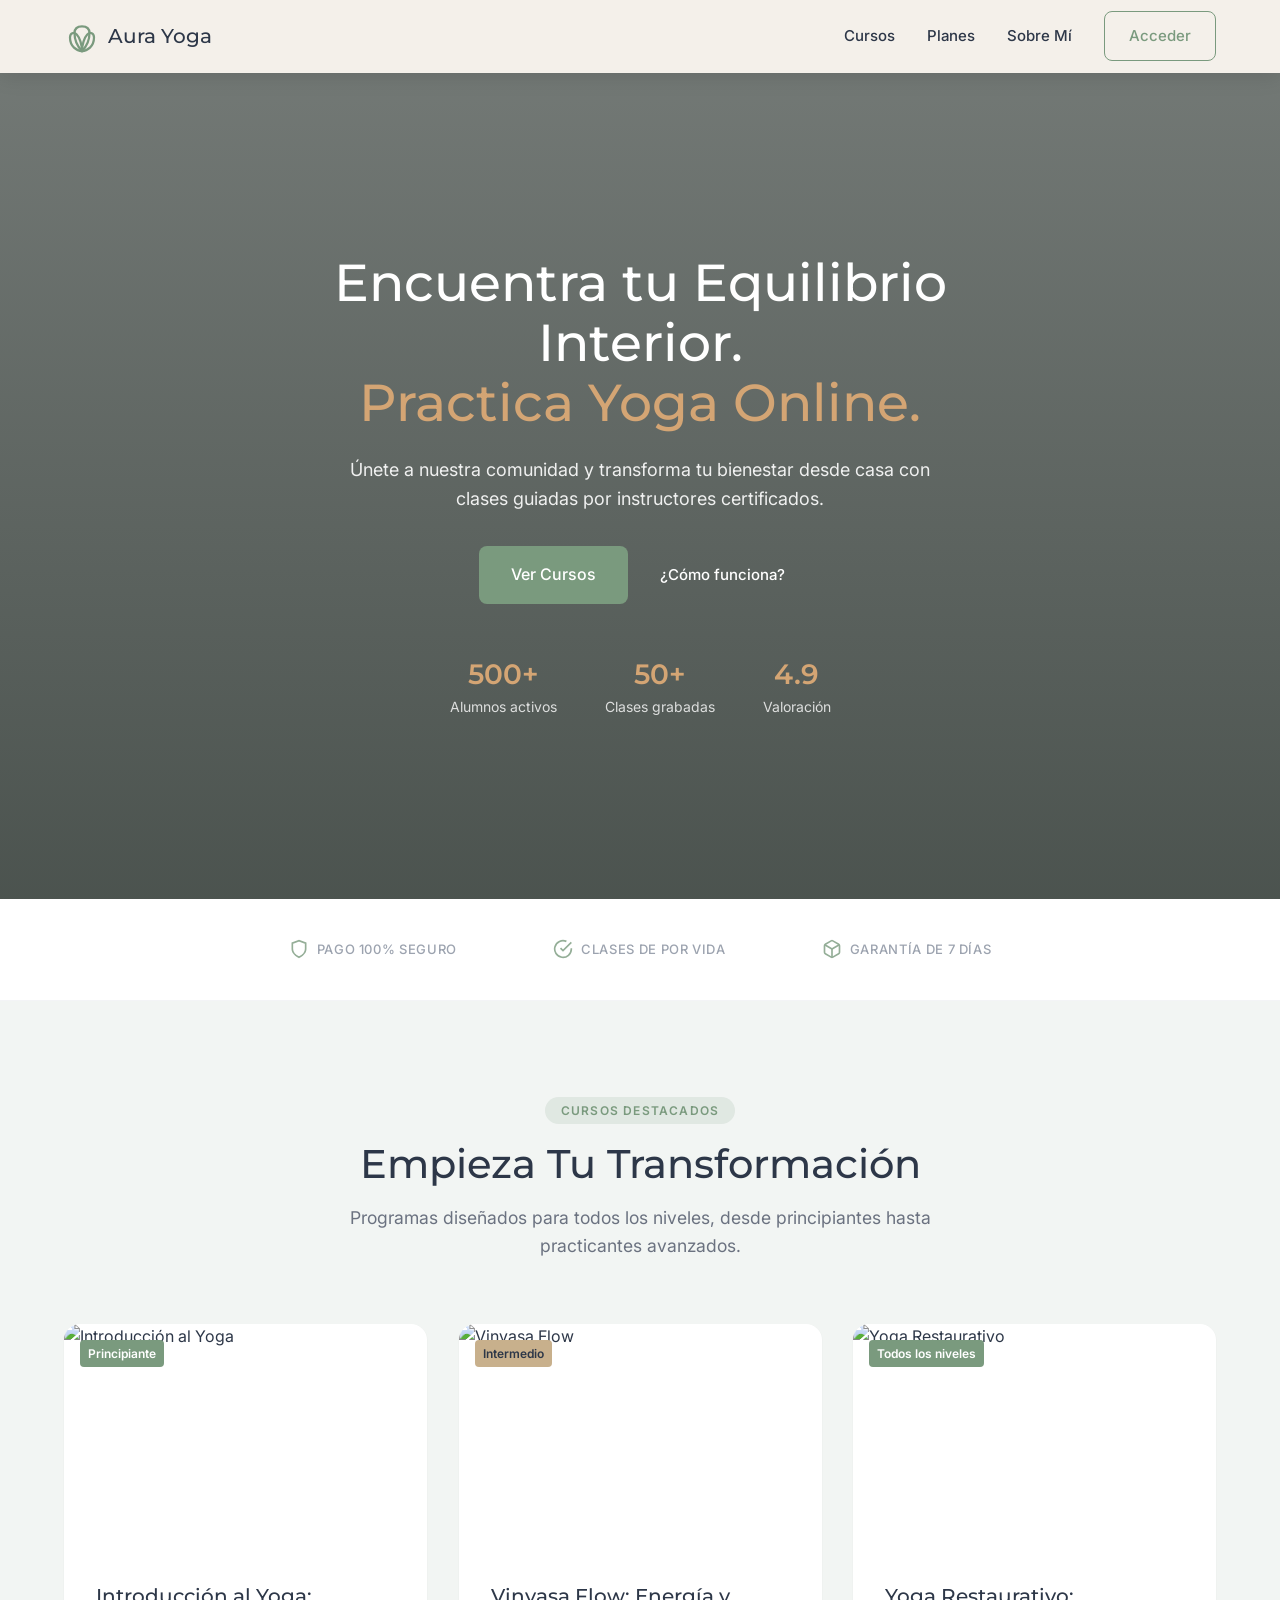
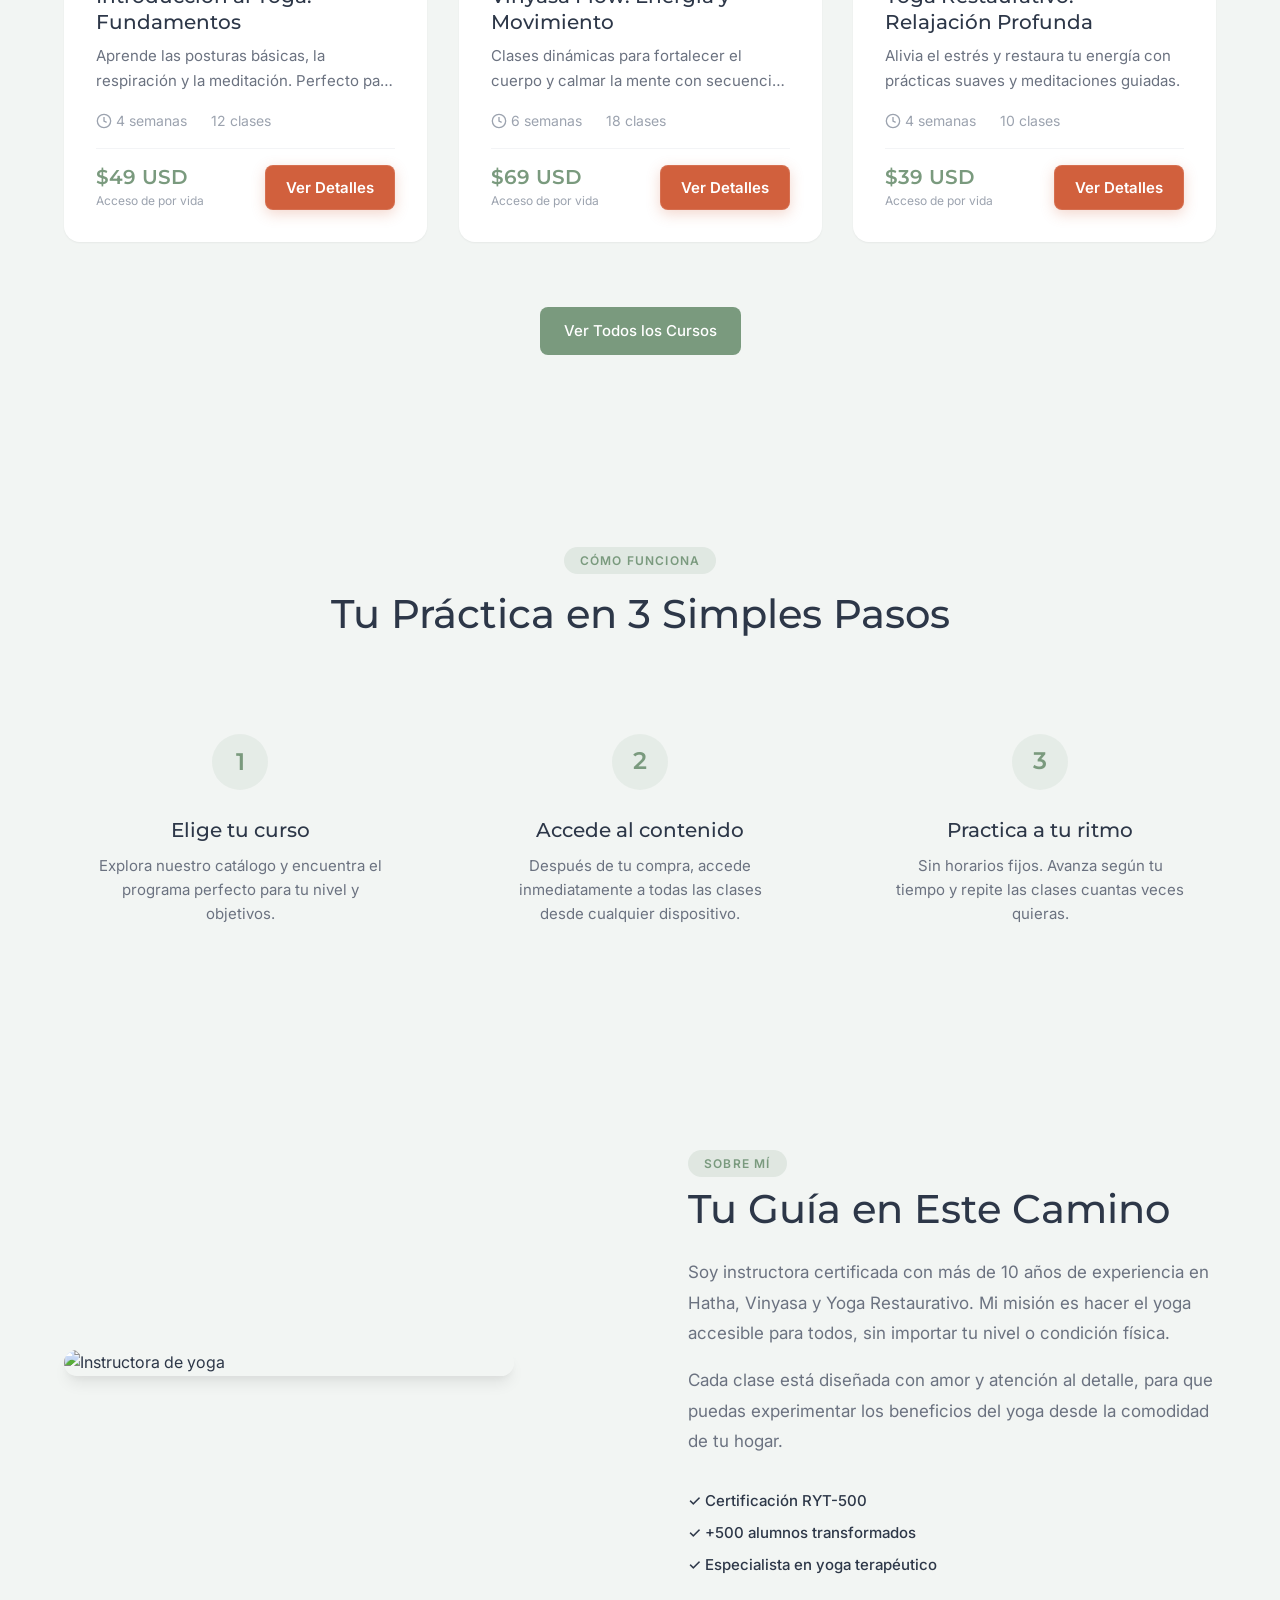
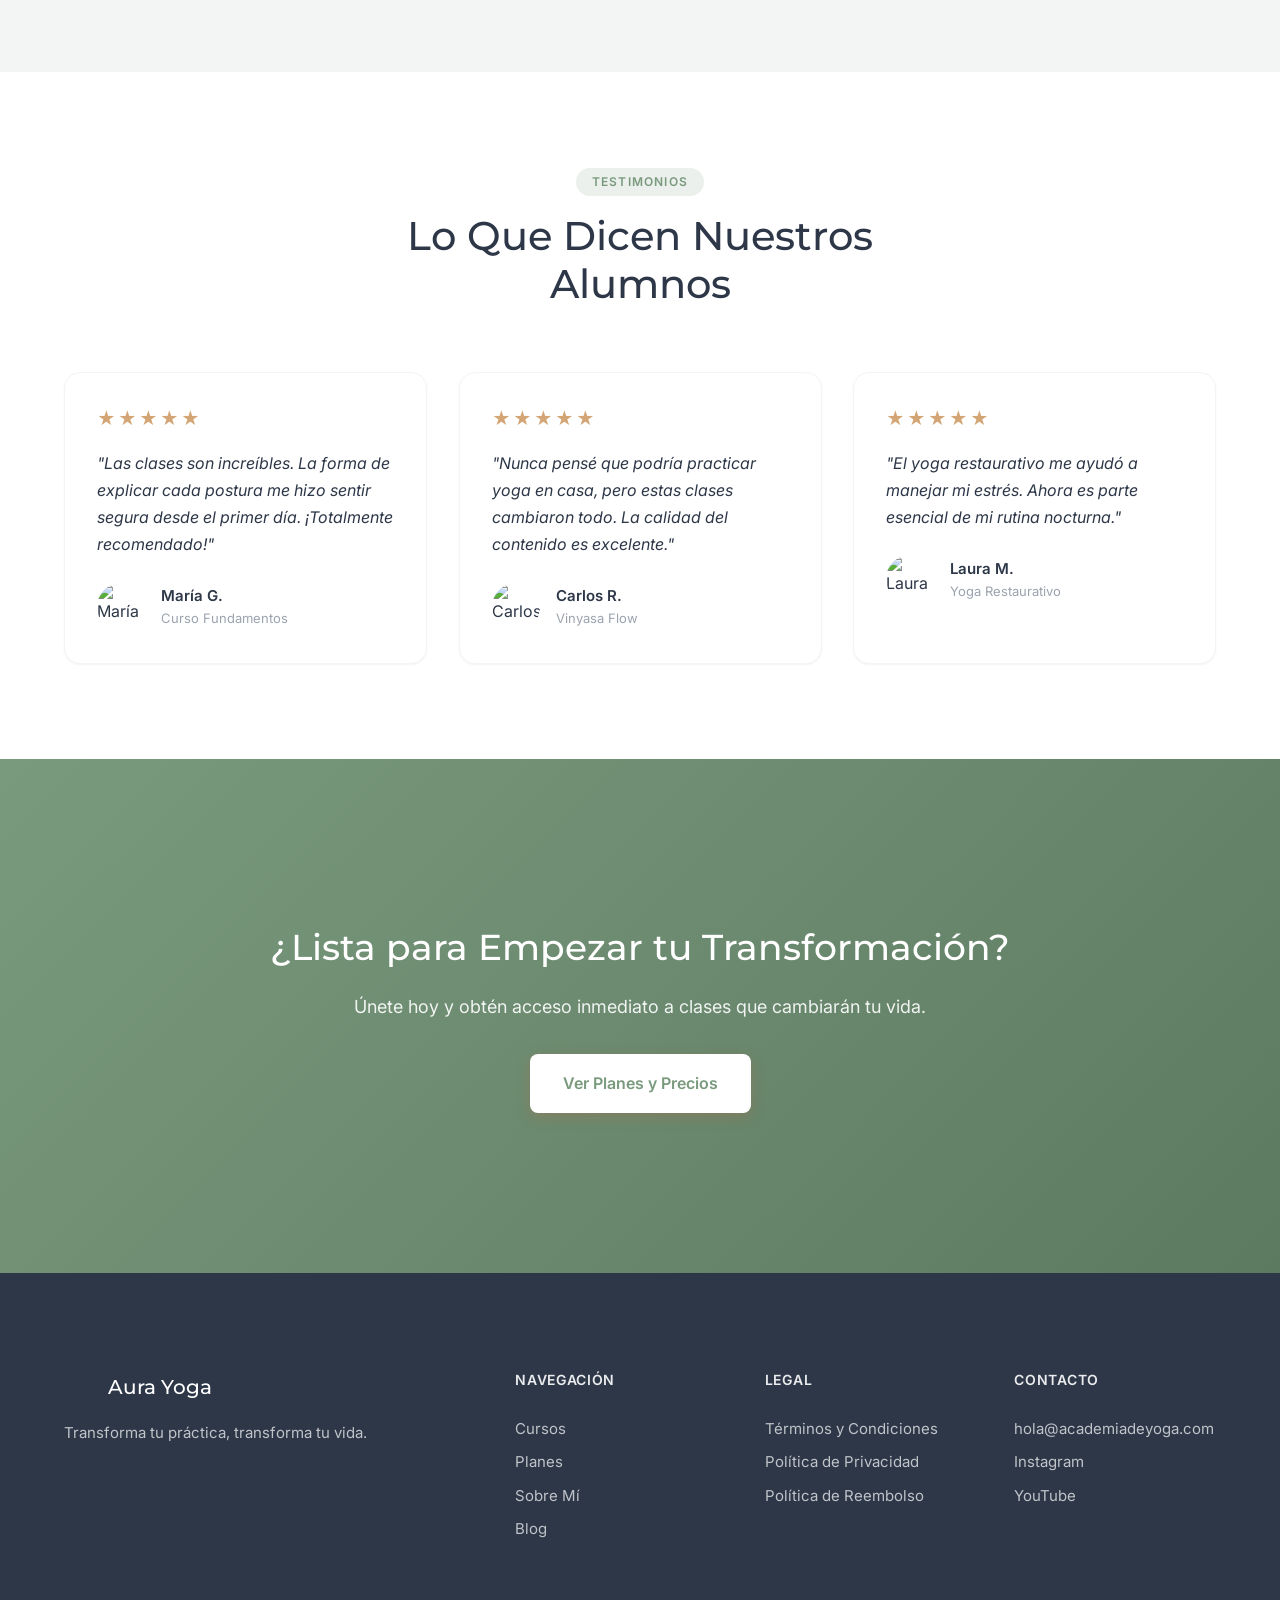
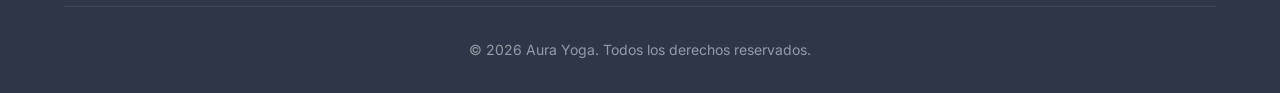
==== commit eeaffa33: "style(layout): add subtle sage green alternate background section to index" ====
--- a/index.html
+++ b/index.html
@@ -254,7 +254,7 @@
     </section>
 
     <!-- How It Works -->
-    <section id="como-funciona" class="section how-it-works">
+    <section id="como-funciona" class="section how-it-works bg-alt">
       <div class="container">
         <div class="section-header">
           <span class="section-tag">Cómo Funciona</span>
--- a/styles.css
+++ b/styles.css
@@ -16,7 +16,7 @@
   --color-header-bg: #f4f0ea; /* Beige cálido elegante / Sand */
 
   --color-bg: #ffffff;
-  --color-bg-alt: #f9f7f4;
+  --color-bg-alt: #f2f5f3; /* Verde salvia ultra suave orgánico */
   --color-bg-card: #ffffff;
 
   --color-text: #2d3748;
@@ -114,6 +114,11 @@
 
 .section {
   padding: var(--space-4xl) 0;
+}
+
+/* Background util para secciones orgánicas */
+.bg-alt {
+  background-color: var(--color-bg-alt);
 }
 
 .section-header {
